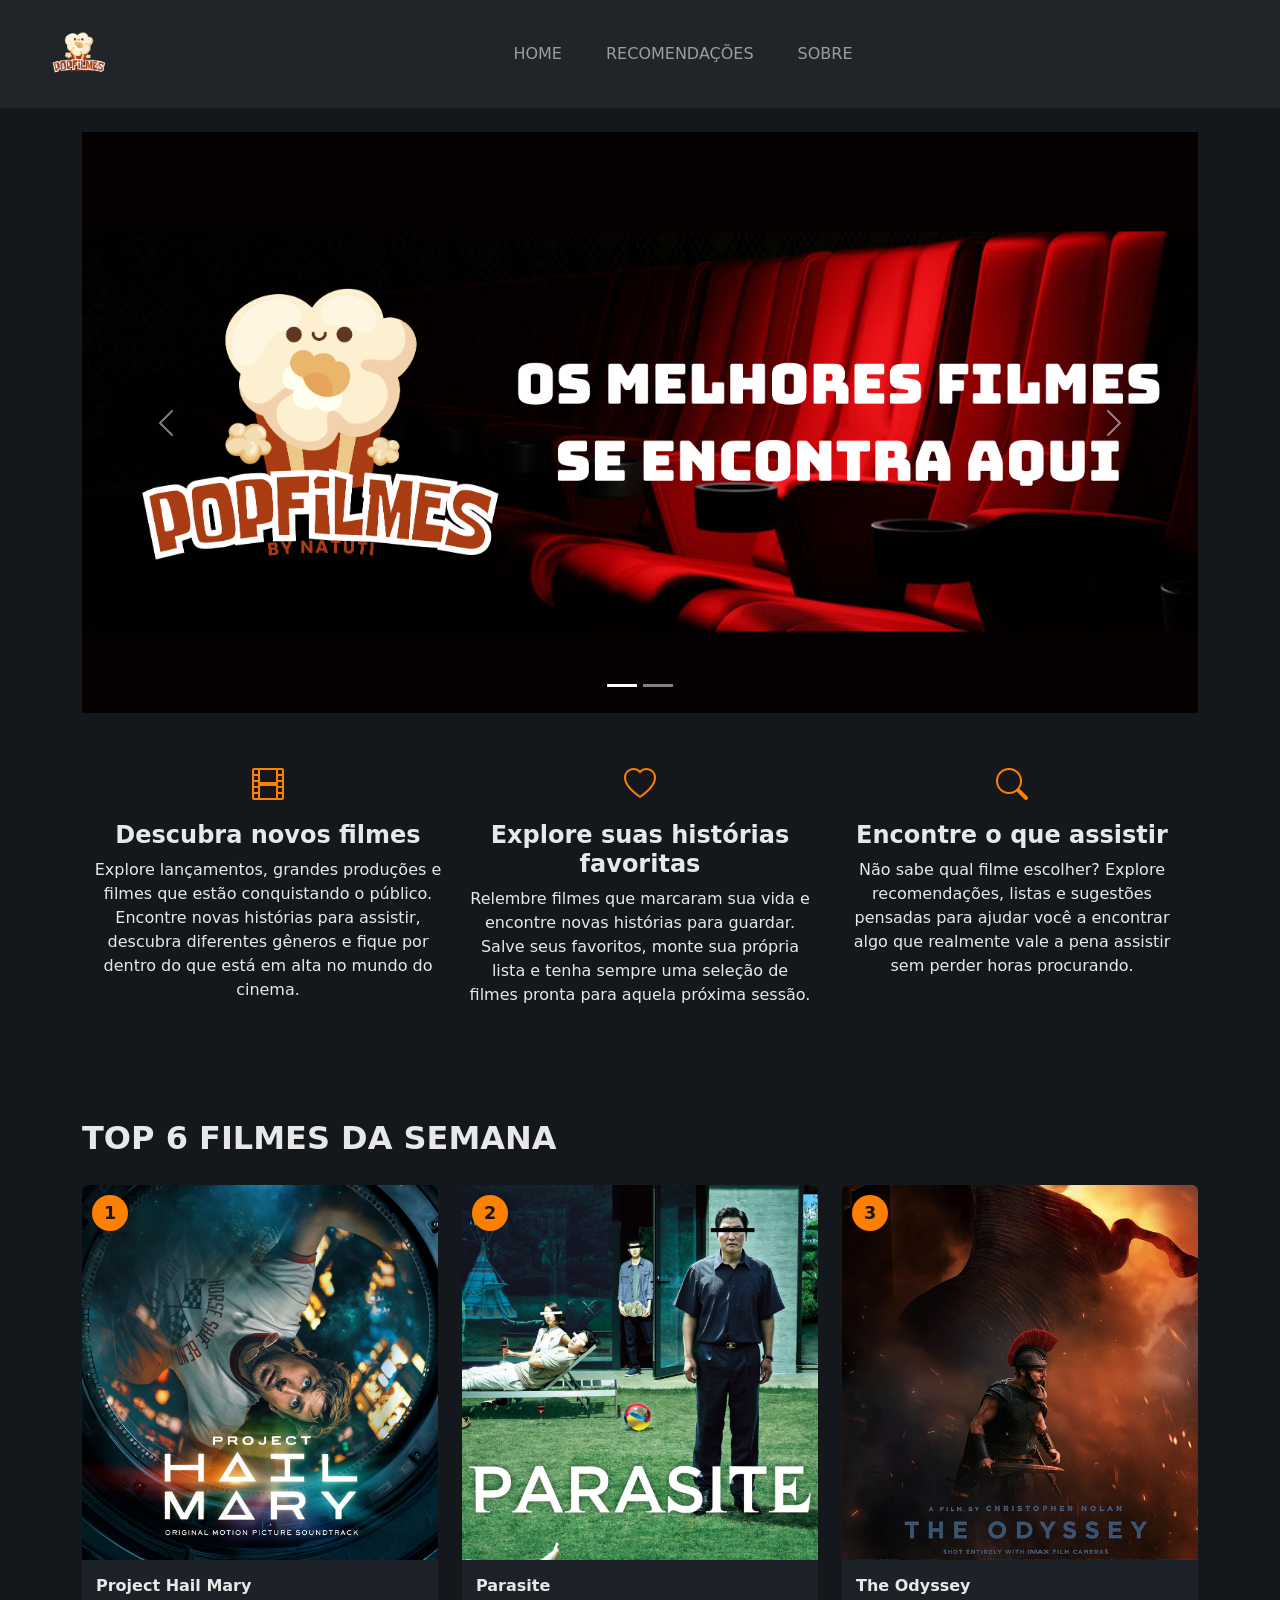
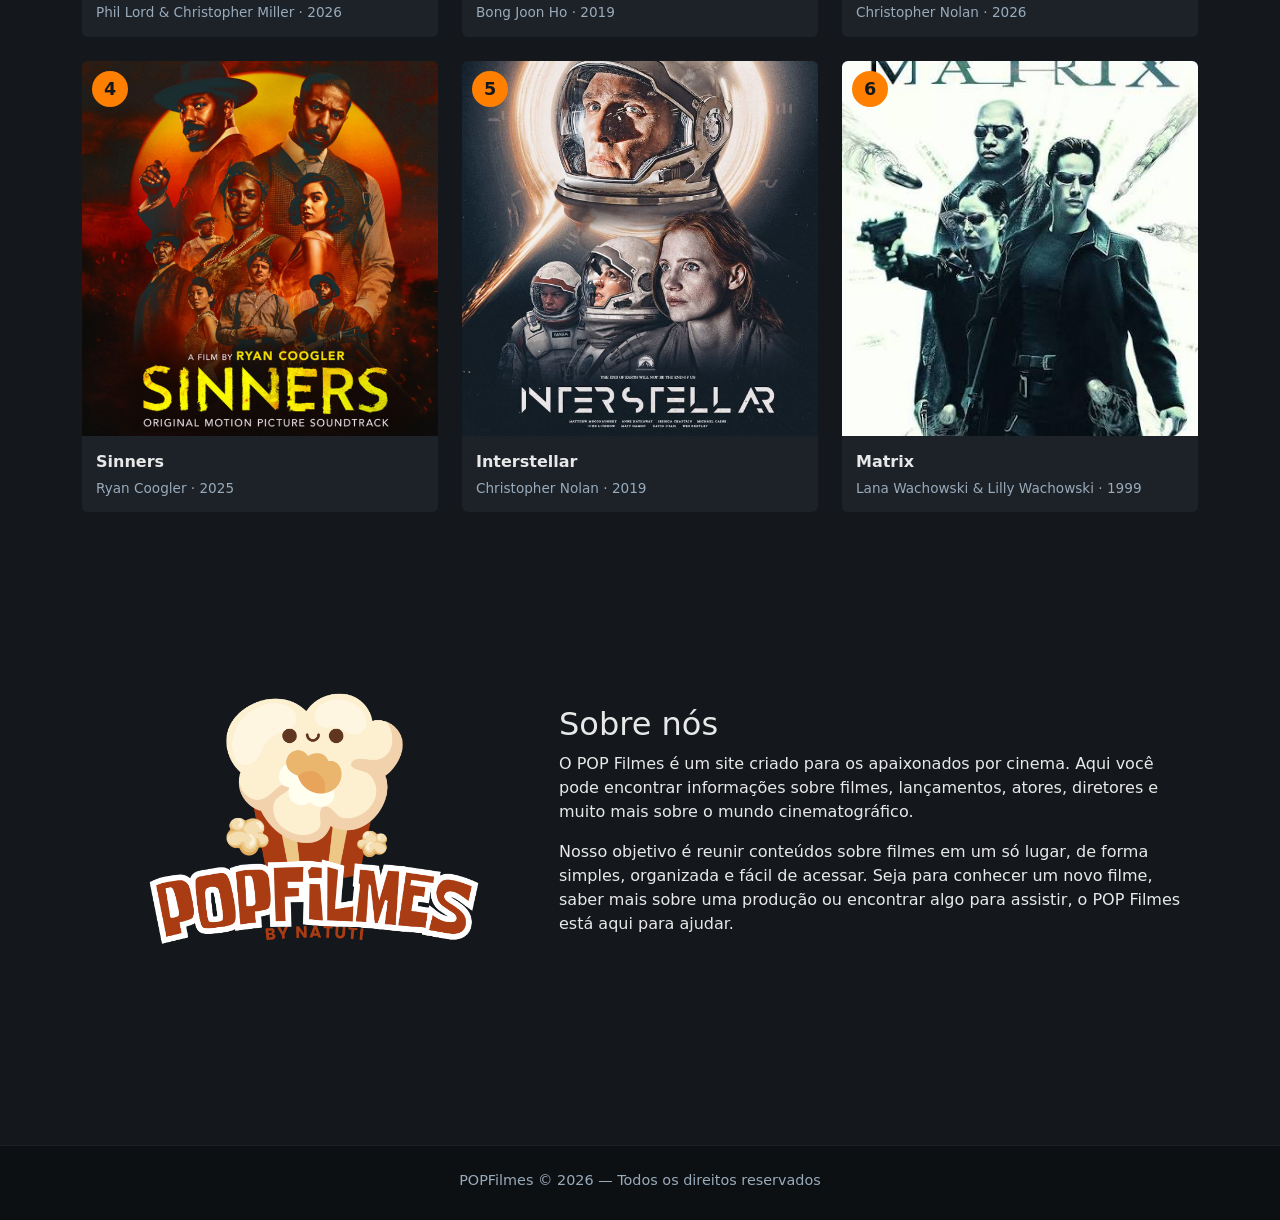
==== index.html @ c979f3e1 "Pequenas melhorias no css/navbar/rodapé" ====
<!DOCTYPE html>
<html lang="pt-br">
<head>
  <meta charset="UTF-8">
  <title>POPFilmes</title>
  <meta name="viewport" content="width=device-width, initial-scale=1.0">
  <link href="https://cdn.jsdelivr.net/npm/bootstrap@5.3.8/dist/css/bootstrap.min.css" rel="stylesheet">
  <link rel="stylesheet" href="style.css">
  <link rel="stylesheet" href="https://cdn.jsdelivr.net/npm/bootstrap-icons@1.11.3/font/bootstrap-icons.css">
  <script src="https://cdn.jsdelivr.net/npm/bootstrap@5.3.8/dist/js/bootstrap.bundle.min.js"></script>
</head>
<body>

  <!-- ===== Navbar ===== -->
  <nav class="navbar navbar-expand-sm navbar-dark bg-dark sticky-top">
    <div class="container-fluid">
      <a class="navbar-brand" href="index.html">
        <img src="Imagens/POPFILMES.png" alt="Logo" style="width: 70px;" class="rounded-pill">
      </a>
      <button class="navbar-toggler" type="button" data-bs-toggle="collapse" data-bs-target="#mynavbar">
        <span class="navbar-toggler-icon"></span>
      </button>
      <div class="collapse navbar-collapse" id="mynavbar">
        <ul class="navbar-nav mx-auto">
          <li class="nav-item"><a class="nav-link" href="index.html">HOME</a></li>
          <li class="nav-item"><a class="nav-link" href="#top6">RECOMENDAÇÕES</a></li>
          <li class="nav-item"><a class="nav-link" href="#sobre">SOBRE</a></li>
        </ul>
      </div>
    </div>
  </nav>

  <div class="container mt-4">

    <!-- ===== Carousel ===== -->
    <div id="demo" class="carousel slide" data-bs-ride="carousel">

      <div class="carousel-indicators">
        <button type="button" data-bs-target="#demo" data-bs-slide-to="0" class="active"></button>
        <button type="button" data-bs-target="#demo" data-bs-slide-to="1"></button>
      </div>

      <div class="carousel-inner">
        <div class="carousel-item active">
          <img src="Imagens/OS MELHORES FILMES SE ENCONTRA AQUI.png" alt="Filmes" class="d-block">
        </div>
        <div class="carousel-item">
          <img src="Imagens/INDICADOS.png" alt="IndicadosOscar" class="d-block">
        </div>
      </div>

      <button class="carousel-control-prev" type="button" data-bs-target="#demo" data-bs-slide="prev">
        <span class="carousel-control-prev-icon"></span>
      </button>
      <button class="carousel-control-next" type="button" data-bs-target="#demo" data-bs-slide="next">
        <span class="carousel-control-next-icon"></span>
      </button>
    </div>

    <!-- ===== Recursos ===== -->
    <section class="features-section py-5">
      <div class="container">
        <div class="row text-center g-4">

          <div class="col-md-4">
            <i class="bi bi-film feature-icon"></i>
            <h4>Descubra novos filmes</h4>
            <p>
              Explore lançamentos, grandes produções e filmes que estão conquistando o público. Encontre novas histórias para assistir, descubra diferentes gêneros e fique por dentro do que está em alta no mundo do cinema.
          </div>

          <div class="col-md-4">
            <i class="bi bi-heart feature-icon"></i>
            <h4>Explore suas histórias favoritas</h4>
            <p>
              Relembre filmes que marcaram sua vida e encontre novas histórias para guardar. Salve seus favoritos, monte sua própria lista e tenha sempre uma seleção de filmes pronta para aquela próxima sessão.
          </div>

          <div class="col-md-4">
            <i class="bi bi-search feature-icon"></i>
            <h4>Encontre o que assistir</h4>
            <p>
              Não sabe qual filme escolher? Explore recomendações, listas e sugestões pensadas para ajudar você a encontrar algo que realmente vale a pena assistir sem perder horas procurando.
            </p>
          </div>

        </div>
      </div>
    </section>

    <!-- ===== Top 6 Filmes da Semana ===== -->
    <section class="top3-section" id="top6">
      <h2 class="top3-title">TOP 6 FILMES DA SEMANA</h2>
      <div class="row g-4">

        <div class="col-md-4">
          <div class="movie-card position-relative">
            <span class="rank-badge">1</span>
            <a href="ProjectHailmary.html">
              <img src="Imagens/PosterHailmary.jpg" alt="ProjectHailmary">
            </a>
            <div class="movie-card-body">
              <div class="movie-title">
                <a href="ProjectHailmary.html">Project Hail Mary</a>
              </div>
              <div class="movie-meta">
                Phil Lord &amp; Christopher Miller · 2026
              </div>
            </div>
          </div>
        </div>

        <div class="col-md-4">
          <div class="movie-card position-relative">
            <span class="rank-badge">2</span>
            <a href="Parasite.html">
              <img src="Imagens/Parasite.png" alt="Parasita">
            </a>
            <div class="movie-card-body">
              <div class="movie-title">
                <a href="Parasite.html">Parasite</a>
              </div>
              <div class="movie-meta">
                Bong Joon Ho · 2019
              </div>
            </div>
          </div>
        </div>

        <div class="col-md-4">
          <div class="movie-card position-relative">
            <span class="rank-badge">3</span>
            <a href="Odyssey.html">
              <img src="Imagens/Odyssey.png" alt="Odyssey">
            </a>
            <div class="movie-card-body">
              <div class="movie-title">
                <a href="Odyssey.html">The Odyssey</a>
              </div>
              <div class="movie-meta">
                Christopher Nolan · 2026
              </div>
            </div>
          </div>
        </div>

        <div class="col-md-4">
          <div class="movie-card position-relative">
            <span class="rank-badge">4</span>
            <a href="Sinners.html">
              <img src="Imagens/PosterSinners.png" alt="Sinners">
            </a>
            <div class="movie-card-body">
              <div class="movie-title">
                <a href="Sinners.html">Sinners</a>
              </div>
              <div class="movie-meta">
                Ryan Coogler · 2025
              </div>
            </div>
          </div>
        </div>

        <div class="col-md-4">
          <div class="movie-card position-relative">
            <span class="rank-badge">5</span>
            <a href="Interstellar.html">
              <img src="Imagens/Interstellar.jpg" alt="Interstellar">
            </a>
            <div class="movie-card-body">
              <div class="movie-title">
                <a href="Interstellar.html">Interstellar</a>
              </div>
              <div class="movie-meta">
                Christopher Nolan · 2019
              </div>
            </div>
          </div>
        </div>

        <div class="col-md-4">
          <div class="movie-card position-relative">
            <span class="rank-badge">6</span>
            <a href="Matrix.html">
              <img src="Imagens/Matrix.jpg" alt="Matrix">
            </a>
            <div class="movie-card-body">
              <div class="movie-title">
                <a href="Matrix.html">Matrix</a>
              </div>
              <div class="movie-meta">
                Lana Wachowski &amp; Lilly Wachowski · 1999
              </div>
            </div>
          </div>
        </div>

      </div>
    </section>

    <!-- ===== Sobre ===== -->
    <section class="sobre py-5" id="sobre">
      <div class="container">
        <div class="row align-items-center g-4">

          <div class="col-md-5">
            <img src="Imagens/POPFILMES.png" alt="POPFilmes" class="img-fluid rounded">
          </div>

          <div class="col-md-7">
            <h2>Sobre nós</h2>
            <p>
              O POP Filmes é um site criado para os apaixonados por cinema. Aqui você
              pode encontrar informações sobre filmes, lançamentos, atores, diretores
              e muito mais sobre o mundo cinematográfico.
            </p>
            <p>
              Nosso objetivo é reunir conteúdos sobre filmes em um só lugar, de forma
              simples, organizada e fácil de acessar. Seja para conhecer um novo filme,
              saber mais sobre uma produção ou encontrar algo para assistir, o POP
              Filmes está aqui para ajudar.
            </p>
          </div>

        </div>
      </div>
    </section>

  </div>

  <!-- ===== Rodapé ===== -->
  <footer class="footer-popfilmes mt-5 py-4">
    <div class="container text-center">
      <p class="mb-1">POPFilmes &copy; 2026 — Todos os direitos reservados</p>
      
    </div>
  </footer>

</body>
</html>
---- style.css ----
/* ===== Body ===== */
body {
  background-color: #14181c; /* fundo escuro, estilo Letterboxd */
  color: #e8e8e8;
}

/* Scroll suave ao clicar num link com # (Listas, Sobre) */
html {
  scroll-behavior: smooth;
  scroll-padding-top: 90px; /* evita que a navbar sticky cubra o topo da seção */
}

/* ===== Navbar ===== */
.navbar {
  padding: 14px 32px;
}

.navbar-nav .nav-link {
  font-weight: 500;
  margin: 0 14px;
  position: relative;
  transition: color 0.2s ease;
}

.navbar-nav .nav-link:hover {
  color: #ff8000 !important;
}

.navbar-nav .nav-link::after {
  content: "";
  position: absolute;
  left: 14px;
  bottom: -2px;
  width: 0;
  height: 2px;
  background-color: #ff8000;
  transition: width 0.2s ease;
}

.navbar-nav .nav-link:hover::after {
  width: calc(100% - 28px);
}


.footer-popfilmes {
  background-color: #0d1013;
  color: #9ab;
  font-size: 0.9rem;
  border-top: 1px solid #1c2228;
}

.footer-popfilmes a {
  color: #9ab;
  text-decoration: none;
}

.footer-popfilmes a:hover {
  color: #ff8000;
}

/* Scroll suave ao clicar nos links da navbar (#top3, #sobre) */
html {
  scroll-behavior: smooth;
  scroll-padding-top: 90px; /* evita que a navbar sticky cubra o topo da seção */
}


  overflow: hidden;
  border-radius: 6px;
}

.carousel-item {
  height: 500px;
  overflow: hidden;
}

.carousel-item img {
  width: 100%;
  height: 100%;
  object-fit: cover;
  object-position: center center;
}

/* ===== Seção Top 3 ===== */
.top3-section {
  padding: 48px 0;
}

.top3-title {
  font-weight: 600;
  margin-bottom: 28px;
}

.movie-card {
  background-color: #1c2228;
  border: none;
  border-radius: 6px;
  overflow: hidden;
  transition: transform 0.15s ease;
  display: block;
  width: 100%;
  position: relative; /* necessário pro rank-badge e o stretched-link */
}

.movie-card:hover {
  transform: translateY(-4px);
}

.movie-card a {
  color: inherit;
  text-decoration: none;
}

.movie-card img {
  width: 100%;
  height: 375px;
  object-fit: cover;
}

.rank-badge {
  position: absolute;
  top: 10px;
  left: 10px;
  background-color: #ff8000; /* laranja tipo Letterboxd */
  color: #14181c;
  font-weight: 700;
  font-size: 1.1rem;
  width: 36px;
  height: 36px;
  border-radius: 50%;
  display: flex;
  align-items: center;
  justify-content: center;
  z-index: 2; /* garante que o badge fica acima da imagem/link */
}

.movie-card-body {
  padding: 14px;
}

.movie-title {
  font-size: 1rem;
  font-weight: 600;
  margin-bottom: 4px;
}

.movie-meta {
  font-size: 0.85rem;
  color: #9ab;
}

/* ===== Avaliação (estrelas) ===== */
.rating-label {
  font-size: 1.85rem;
  font-weight: 600;
  letter-spacing: 0.05em;
  color: #9ab;
  text-transform: uppercase;
}

.stars i {
  color: #ff8000; /* mesma cor laranja do rank-badge, mantém consistência */
  font-size: 2.6rem;
  margin-right: 4px;
}

.feature-icon {
  font-size: 2rem;
  color: #ff8000;
  margin-bottom: 12px;
  display: block;
}

.features-section h4 {
  font-weight: 600;
  margin-bottom: 8px;
}
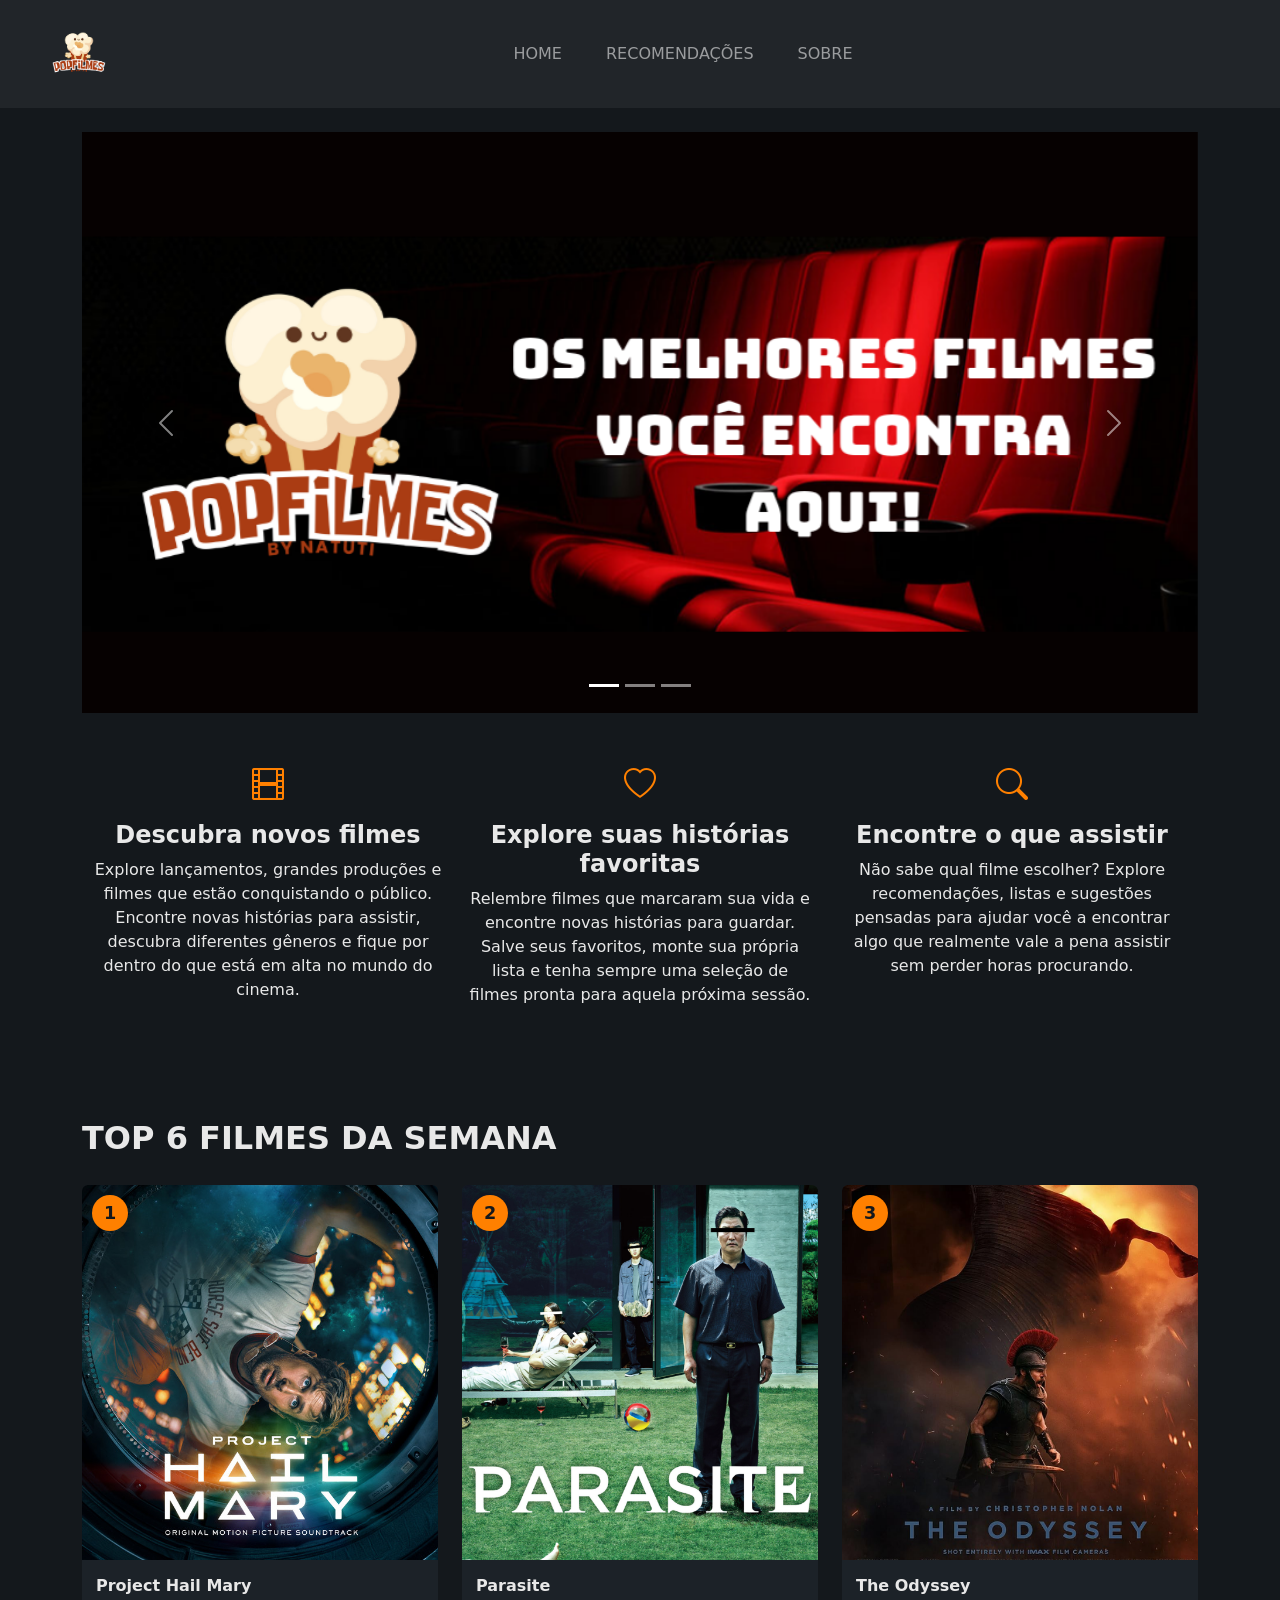
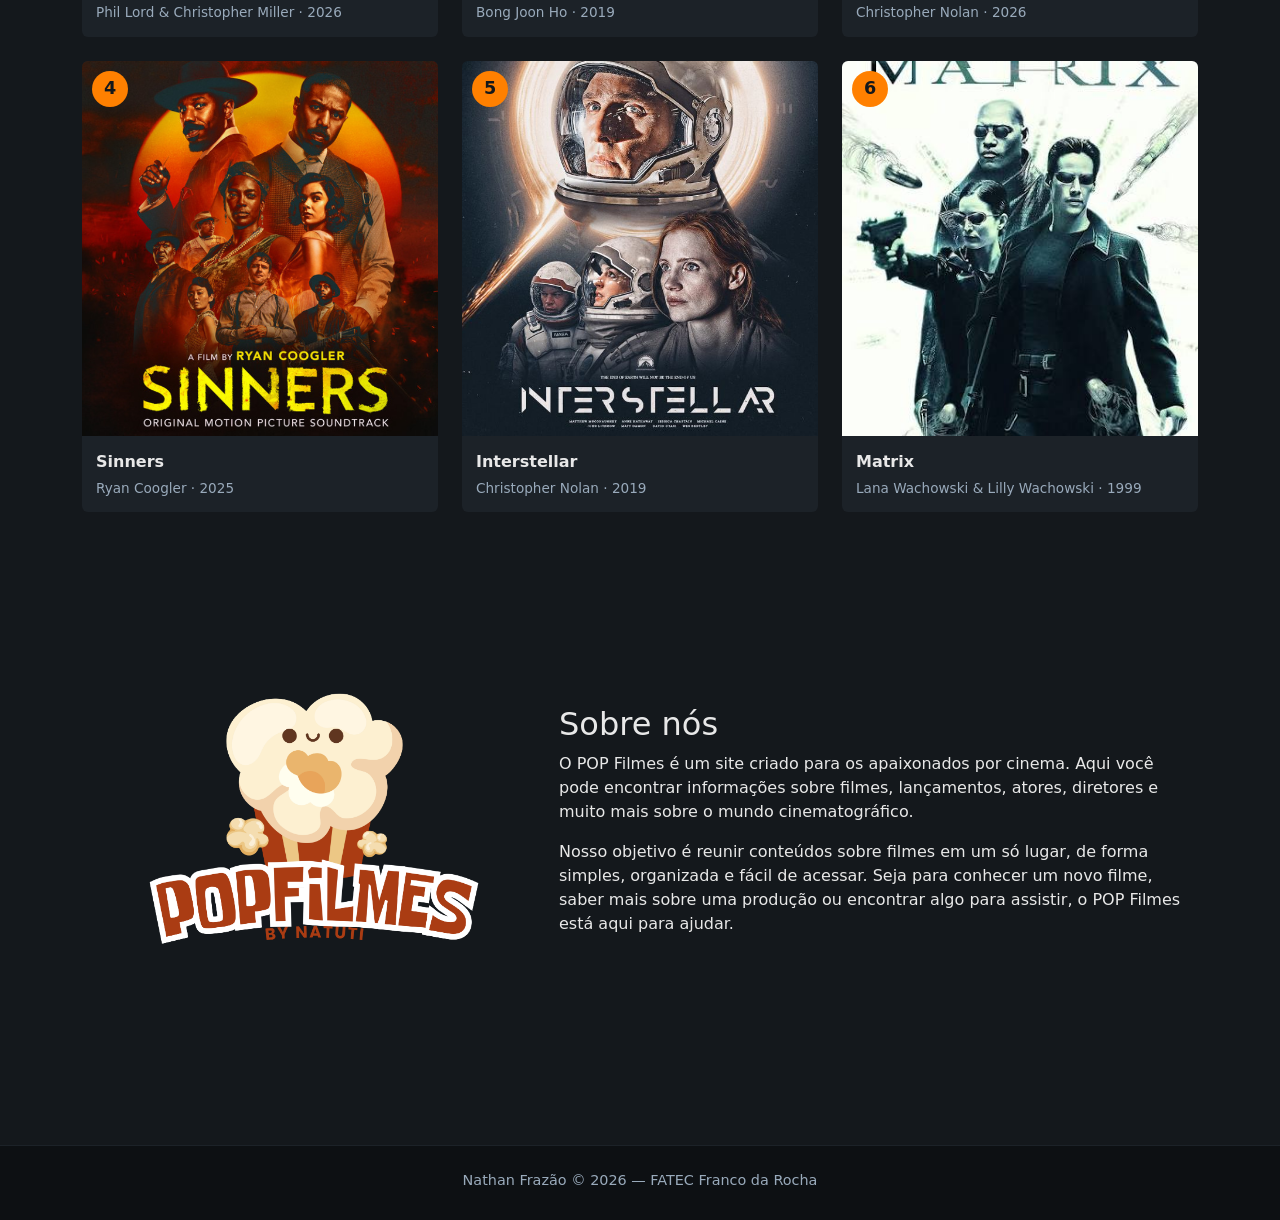
==== commit 6d00ec9c: "Troca do rodapé" ====
--- a/index.html
+++ b/index.html
@@ -7,7 +7,9 @@
   <link href="https://cdn.jsdelivr.net/npm/bootstrap@5.3.8/dist/css/bootstrap.min.css" rel="stylesheet">
   <link rel="stylesheet" href="style.css">
   <link rel="stylesheet" href="https://cdn.jsdelivr.net/npm/bootstrap-icons@1.11.3/font/bootstrap-icons.css">
+  <link rel="shortcut icon" href="Imagens/POPFILMES.png" type="image/x-icon">
   <script src="https://cdn.jsdelivr.net/npm/bootstrap@5.3.8/dist/js/bootstrap.bundle.min.js"></script>
+  
 </head>
 <body>
 
@@ -38,14 +40,18 @@
       <div class="carousel-indicators">
         <button type="button" data-bs-target="#demo" data-bs-slide-to="0" class="active"></button>
         <button type="button" data-bs-target="#demo" data-bs-slide-to="1"></button>
+        <button type="button" data-bs-target="#demo" data-bs-slide-to="2"></button>
       </div>
 
       <div class="carousel-inner">
         <div class="carousel-item active">
-          <img src="Imagens/OS MELHORES FILMES SE ENCONTRA AQUI.png" alt="Filmes" class="d-block">
+          <img src="Imagens/OS MELHORES FILMES SE ENCONTRAM AQUI.png" alt="Filmes" class="d-block">
         </div>
         <div class="carousel-item">
           <img src="Imagens/INDICADOS.png" alt="IndicadosOscar" class="d-block">
+        </div>
+        <div class="carousel-item">
+          <img src="Imagens/brasil.png" alt="IndicadosOscar" class="d-block">
         </div>
       </div>
 
@@ -231,7 +237,7 @@
   <!-- ===== Rodapé ===== -->
   <footer class="footer-popfilmes mt-5 py-4">
     <div class="container text-center">
-      <p class="mb-1">POPFilmes &copy; 2026 — Todos os direitos reservados</p>
+      <p class="mb-1">Nathan Frazão &copy; 2026 — FATEC Franco da Rocha</p>
       
     </div>
   </footer>
--- a/style.css
+++ b/style.css
@@ -1,16 +1,16 @@
-/* ===== Body ===== */
+
 body {
-  background-color: #14181c; /* fundo escuro, estilo Letterboxd */
+  background-color: #14181c; 
   color: #e8e8e8;
 }
 
-/* Scroll suave ao clicar num link com # (Listas, Sobre) */
+
 html {
   scroll-behavior: smooth;
-  scroll-padding-top: 90px; /* evita que a navbar sticky cubra o topo da seção */
+  scroll-padding-top: 90px; 
 }
 
-/* ===== Navbar ===== */
+
 .navbar {
   padding: 14px 32px;
 }
@@ -58,10 +58,9 @@
   color: #ff8000;
 }
 
-/* Scroll suave ao clicar nos links da navbar (#top3, #sobre) */
 html {
   scroll-behavior: smooth;
-  scroll-padding-top: 90px; /* evita que a navbar sticky cubra o topo da seção */
+  scroll-padding-top: 90px; 
 }
 
 
@@ -81,7 +80,7 @@
   object-position: center center;
 }
 
-/* ===== Seção Top 3 ===== */
+
 .top3-section {
   padding: 48px 0;
 }
@@ -99,7 +98,7 @@
   transition: transform 0.15s ease;
   display: block;
   width: 100%;
-  position: relative; /* necessário pro rank-badge e o stretched-link */
+  position: relative; 
 }
 
 .movie-card:hover {
@@ -149,7 +148,7 @@
   color: #9ab;
 }
 
-/* ===== Avaliação (estrelas) ===== */
+
 .rating-label {
   font-size: 1.85rem;
   font-weight: 600;
@@ -159,7 +158,7 @@
 }
 
 .stars i {
-  color: #ff8000; /* mesma cor laranja do rank-badge, mantém consistência */
+  color: #ff8000; 
   font-size: 2.6rem;
   margin-right: 4px;
 }
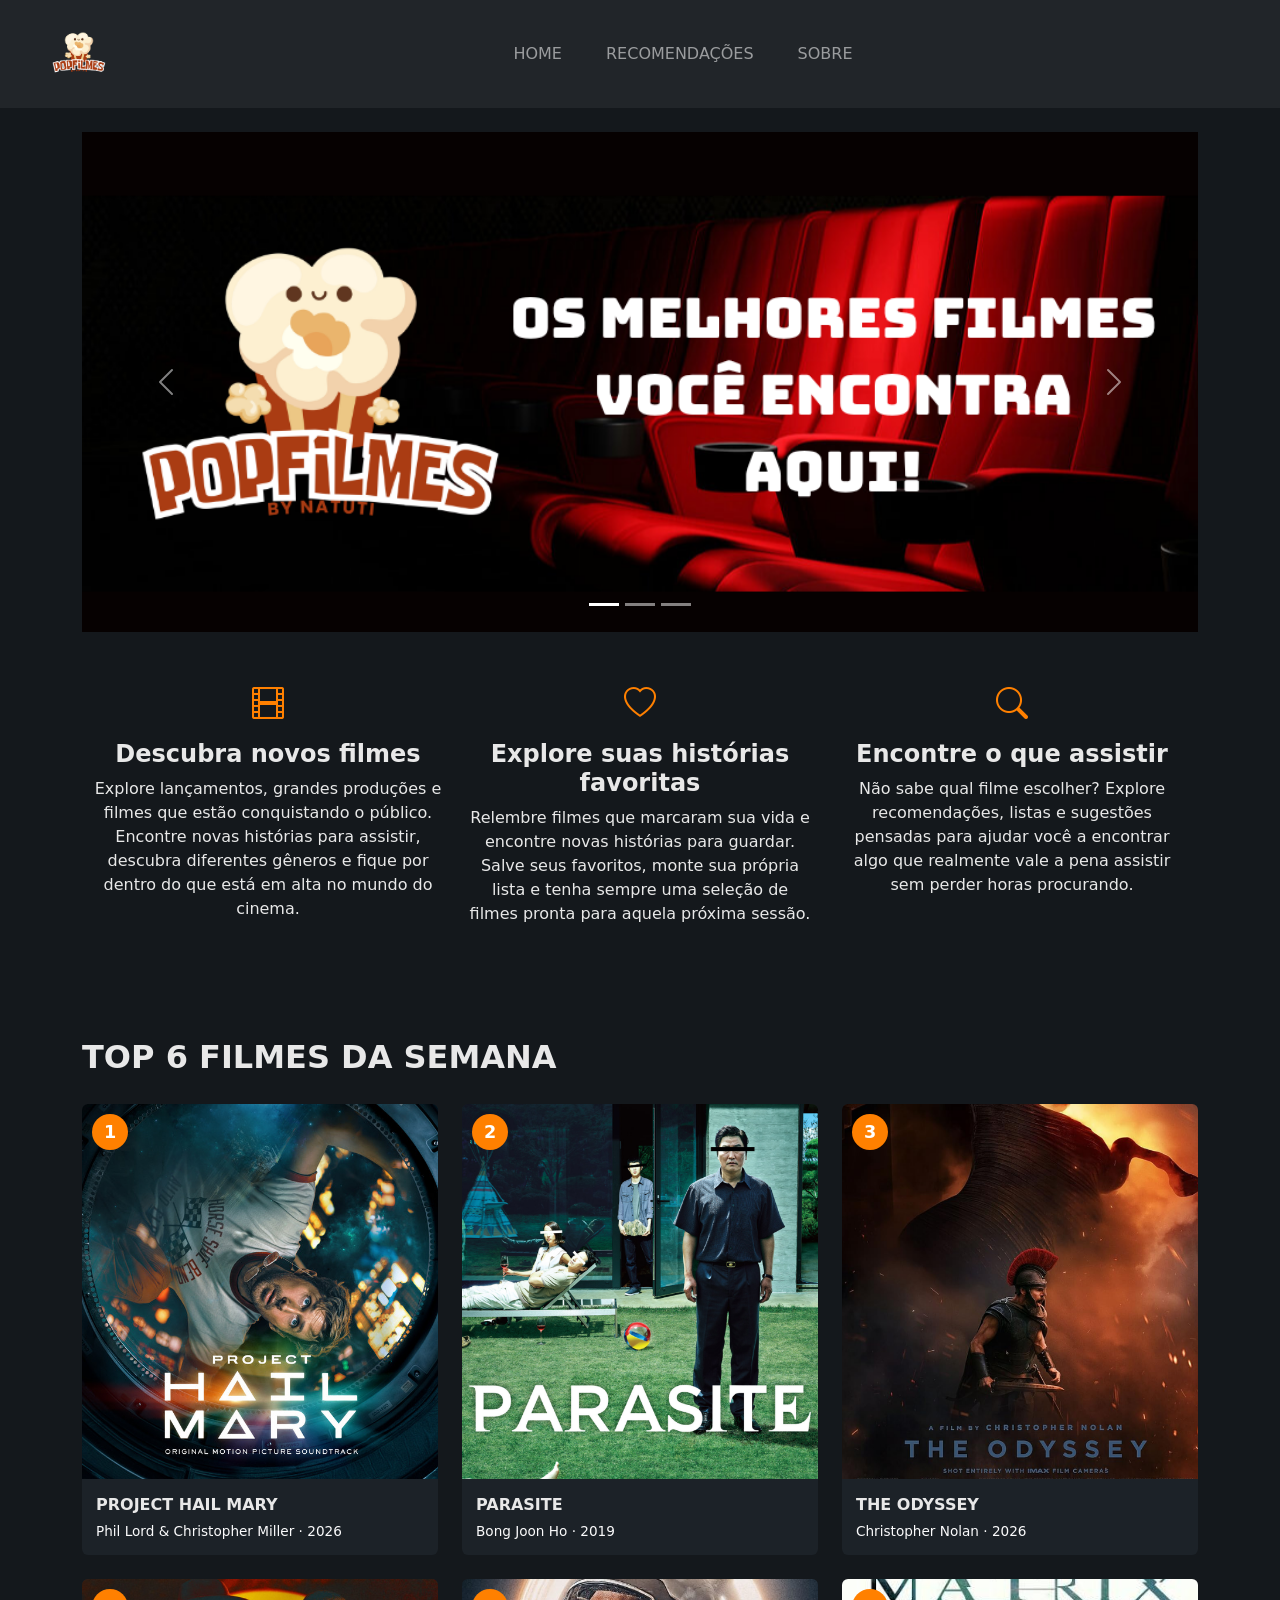
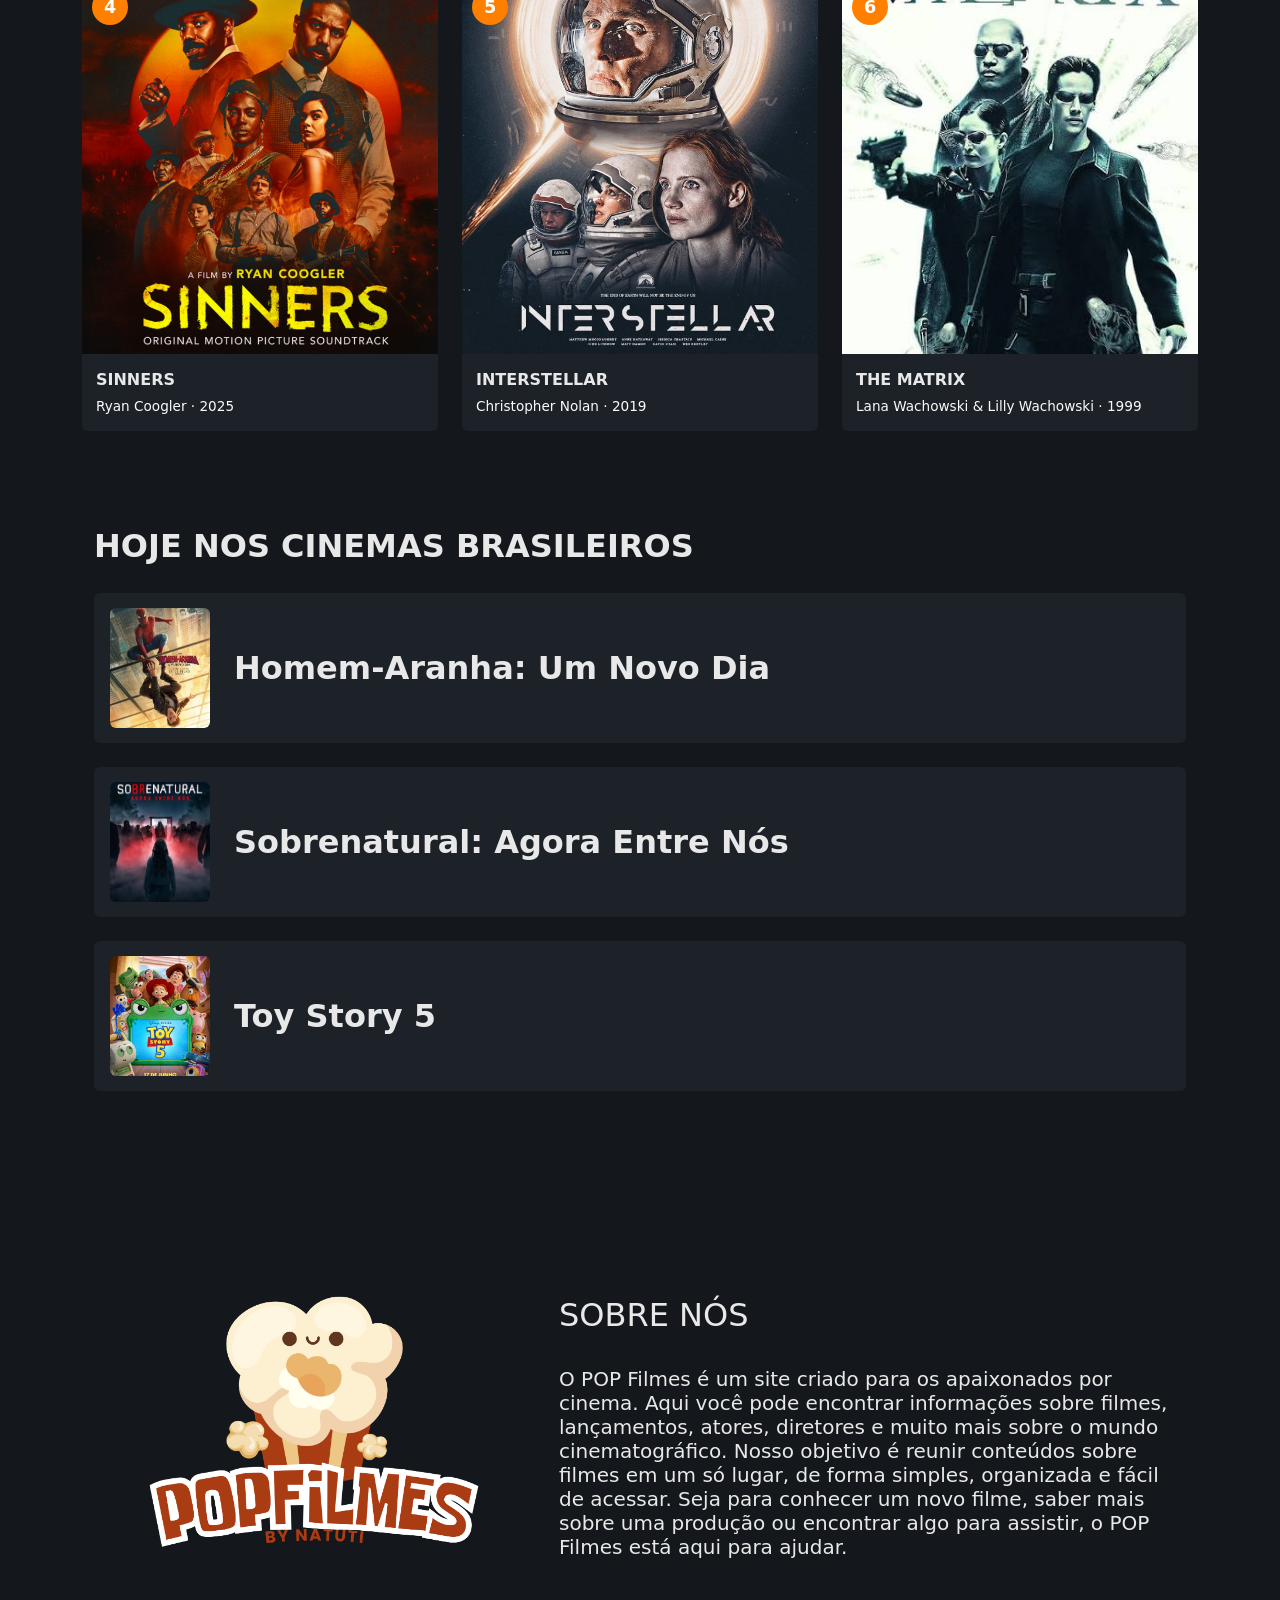
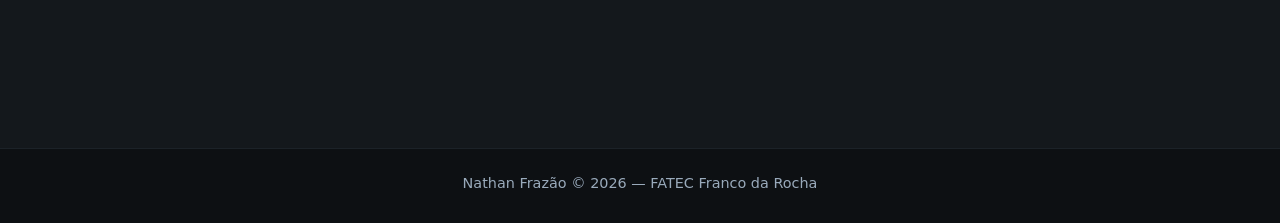
==== commit 1c69cad6: "Adição de um container de filmes disponiveis em territorio nacional" ====
--- a/index.html
+++ b/index.html
@@ -63,7 +63,6 @@
       </button>
     </div>
 
-    <!-- ===== Recursos ===== -->
     <section class="features-section py-5">
       <div class="container">
         <div class="row text-center g-4">
@@ -107,7 +106,7 @@
             </a>
             <div class="movie-card-body">
               <div class="movie-title">
-                <a href="ProjectHailmary.html">Project Hail Mary</a>
+                <a href="ProjectHailmary.html">PROJECT HAIL MARY</a>
               </div>
               <div class="movie-meta">
                 Phil Lord &amp; Christopher Miller · 2026
@@ -124,7 +123,7 @@
             </a>
             <div class="movie-card-body">
               <div class="movie-title">
-                <a href="Parasite.html">Parasite</a>
+                <a href="Parasite.html">PARASITE</a>
               </div>
               <div class="movie-meta">
                 Bong Joon Ho · 2019
@@ -141,7 +140,7 @@
             </a>
             <div class="movie-card-body">
               <div class="movie-title">
-                <a href="Odyssey.html">The Odyssey</a>
+                <a href="Odyssey.html">THE ODYSSEY</a>
               </div>
               <div class="movie-meta">
                 Christopher Nolan · 2026
@@ -158,7 +157,7 @@
             </a>
             <div class="movie-card-body">
               <div class="movie-title">
-                <a href="Sinners.html">Sinners</a>
+                <a href="Sinners.html">SINNERS</a>
               </div>
               <div class="movie-meta">
                 Ryan Coogler · 2025
@@ -175,7 +174,7 @@
             </a>
             <div class="movie-card-body">
               <div class="movie-title">
-                <a href="Interstellar.html">Interstellar</a>
+                <a href="Interstellar.html">INTERSTELLAR</a>
               </div>
               <div class="movie-meta">
                 Christopher Nolan · 2019
@@ -192,7 +191,7 @@
             </a>
             <div class="movie-card-body">
               <div class="movie-title">
-                <a href="Matrix.html">Matrix</a>
+                <a href="Matrix.html">THE MATRIX</a>
               </div>
               <div class="movie-meta">
                 Lana Wachowski &amp; Lilly Wachowski · 1999
@@ -203,6 +202,28 @@
 
       </div>
     </section>
+
+    <section class="hoje-cinemas py-5">
+  <div class="container">
+    <h2 class="top3-title">HOJE NOS CINEMAS BRASILEIROS </h2>
+
+  <a href="homem-aranha.html" class="d-flex align-items-center gap-4 p-3 mb-4 rounded cinema-item text-decoration-none">
+  <img src="Imagens/homemaranha.jpg" alt="Homem-Aranha" class="rounded" style="width:100px; height:120px; object-fit:cover;">
+  <span class="fw-semibold fs-2">Homem-Aranha: Um Novo Dia</span>
+</a>
+
+<a href="sobrenatural.html" class="d-flex align-items-center gap-4 p-3 mb-4 rounded cinema-item text-decoration-none">
+  <img src="Imagens/images.jpg" alt="Sobrenatural" class="rounded" style="width:100px; height:120px; object-fit:cover;">
+  <span class="fw-semibold fs-2">Sobrenatural: Agora Entre Nós</span>
+</a>
+
+<a href="toystory5.html" class="d-flex align-items-center gap-4 p-3 mb-4 rounded cinema-item text-decoration-none">
+  <img src="Imagens/2a9f7d1e-400c-4caa-b989-c1fb513dd416.png" alt="ToyStory" class="rounded" style="width:100px; height:120px; object-fit:cover;">
+  <span class="fw-semibold fs-2">Toy Story 5</span>
+</a>
+
+  </div>
+</section>
 
     <!-- ===== Sobre ===== -->
     <section class="sobre py-5" id="sobre">
@@ -212,20 +233,20 @@
           <div class="col-md-5">
             <img src="Imagens/POPFILMES.png" alt="POPFilmes" class="img-fluid rounded">
           </div>
+          
 
           <div class="col-md-7">
-            <h2>Sobre nós</h2>
-            <p>
+            <h2>SOBRE NÓS</h2>
+            <br>
+            <h5>
               O POP Filmes é um site criado para os apaixonados por cinema. Aqui você
               pode encontrar informações sobre filmes, lançamentos, atores, diretores
               e muito mais sobre o mundo cinematográfico.
-            </p>
-            <p>
               Nosso objetivo é reunir conteúdos sobre filmes em um só lugar, de forma
               simples, organizada e fácil de acessar. Seja para conhecer um novo filme,
               saber mais sobre uma produção ou encontrar algo para assistir, o POP
               Filmes está aqui para ajudar.
-            </p>
+            </h5>
           </div>
 
         </div>
--- a/style.css
+++ b/style.css
@@ -64,10 +64,6 @@
 }
 
 
-  overflow: hidden;
-  border-radius: 6px;
-}
-
 .carousel-item {
   height: 500px;
   overflow: hidden;
@@ -103,6 +99,7 @@
 
 .movie-card:hover {
   transform: translateY(-4px);
+  background-color: #ff8000;
 }
 
 .movie-card a {
@@ -121,7 +118,7 @@
   top: 10px;
   left: 10px;
   background-color: #ff8000; /* laranja tipo Letterboxd */
-  color: #14181c;
+  color: #ffffff;
   font-weight: 700;
   font-size: 1.1rem;
   width: 36px;
@@ -145,7 +142,7 @@
 
 .movie-meta {
   font-size: 0.85rem;
-  color: #9ab;
+  color: rgb(251, 251, 252);
 }
 
 
@@ -174,3 +171,16 @@
   font-weight: 600;
   margin-bottom: 8px;
 }
+
+.cinema-item {
+  background-color: #1c2228;
+  transition: transform 0.15s ease;
+  height: 150px;
+  width: 100%;
+  color: inherit;
+}
+
+.cinema-item:hover {
+  transform: translateX(6px);
+  background-color: #ff8000;
+}
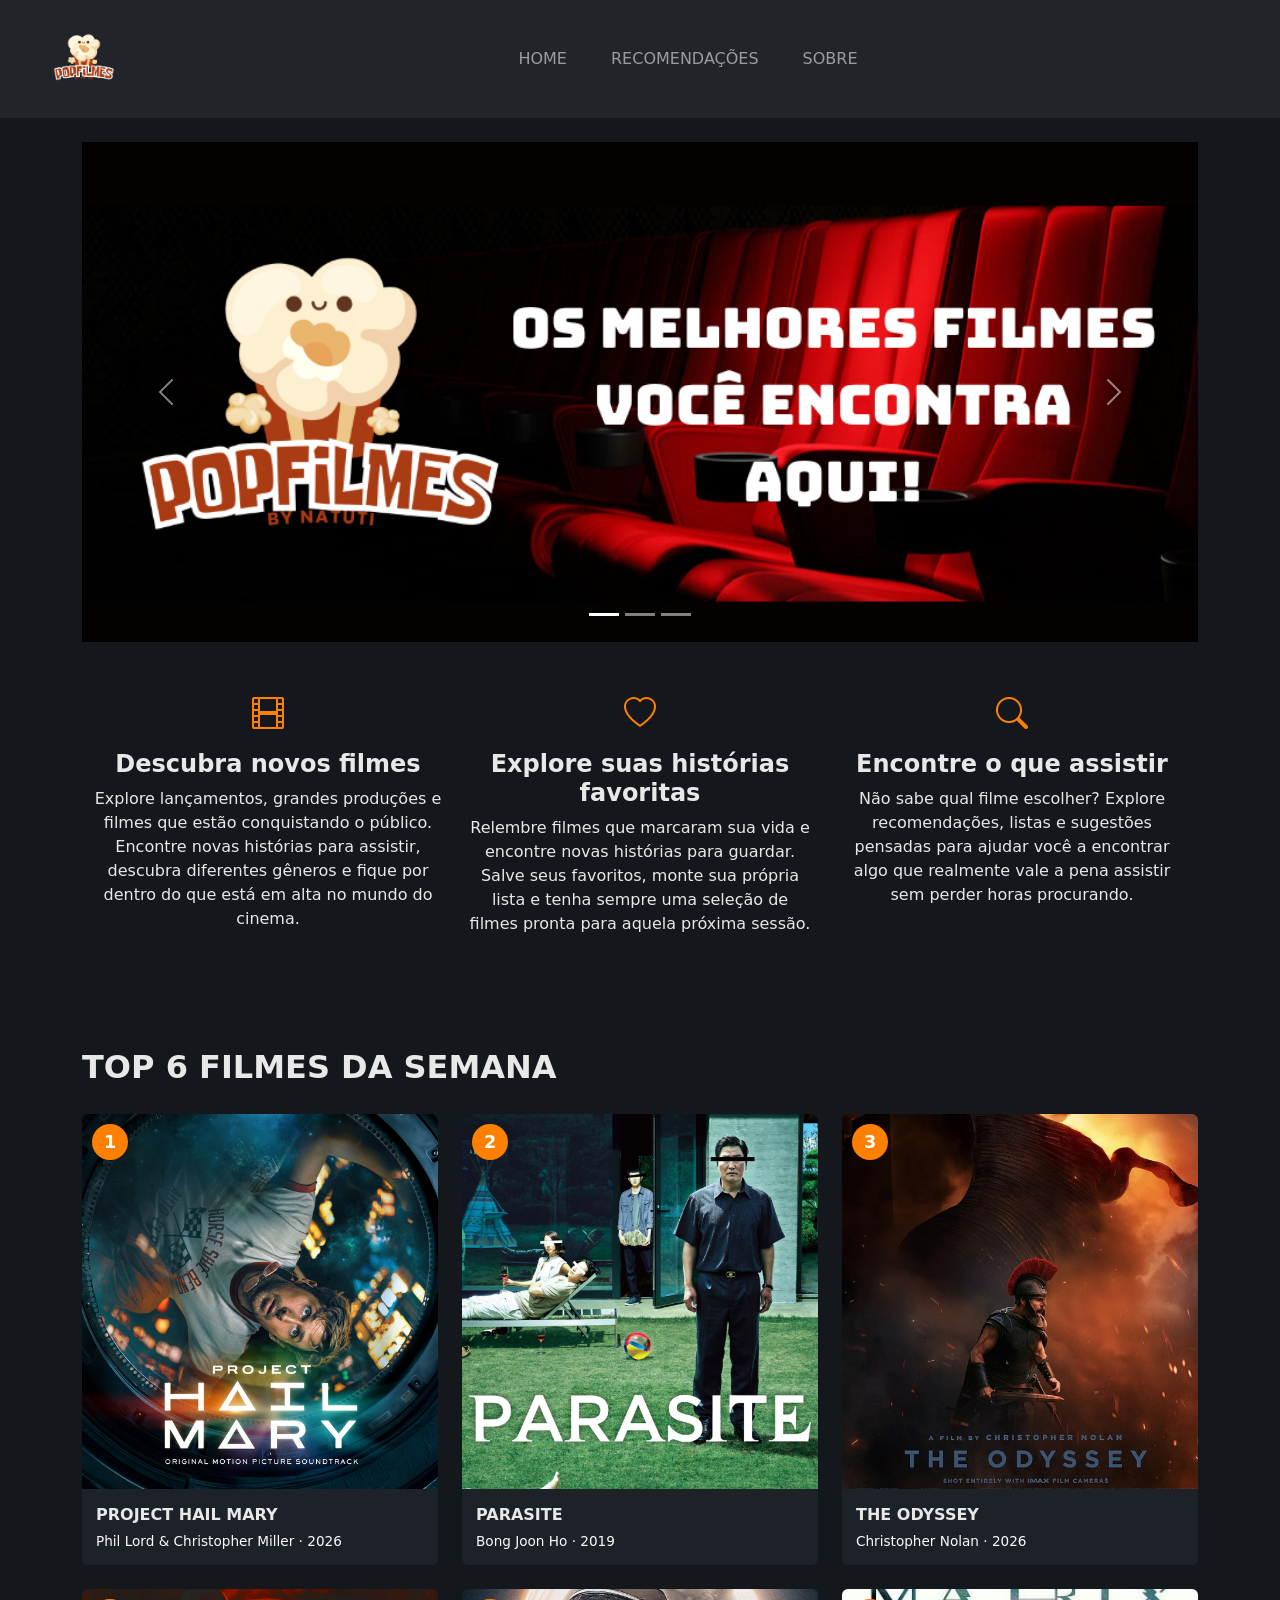
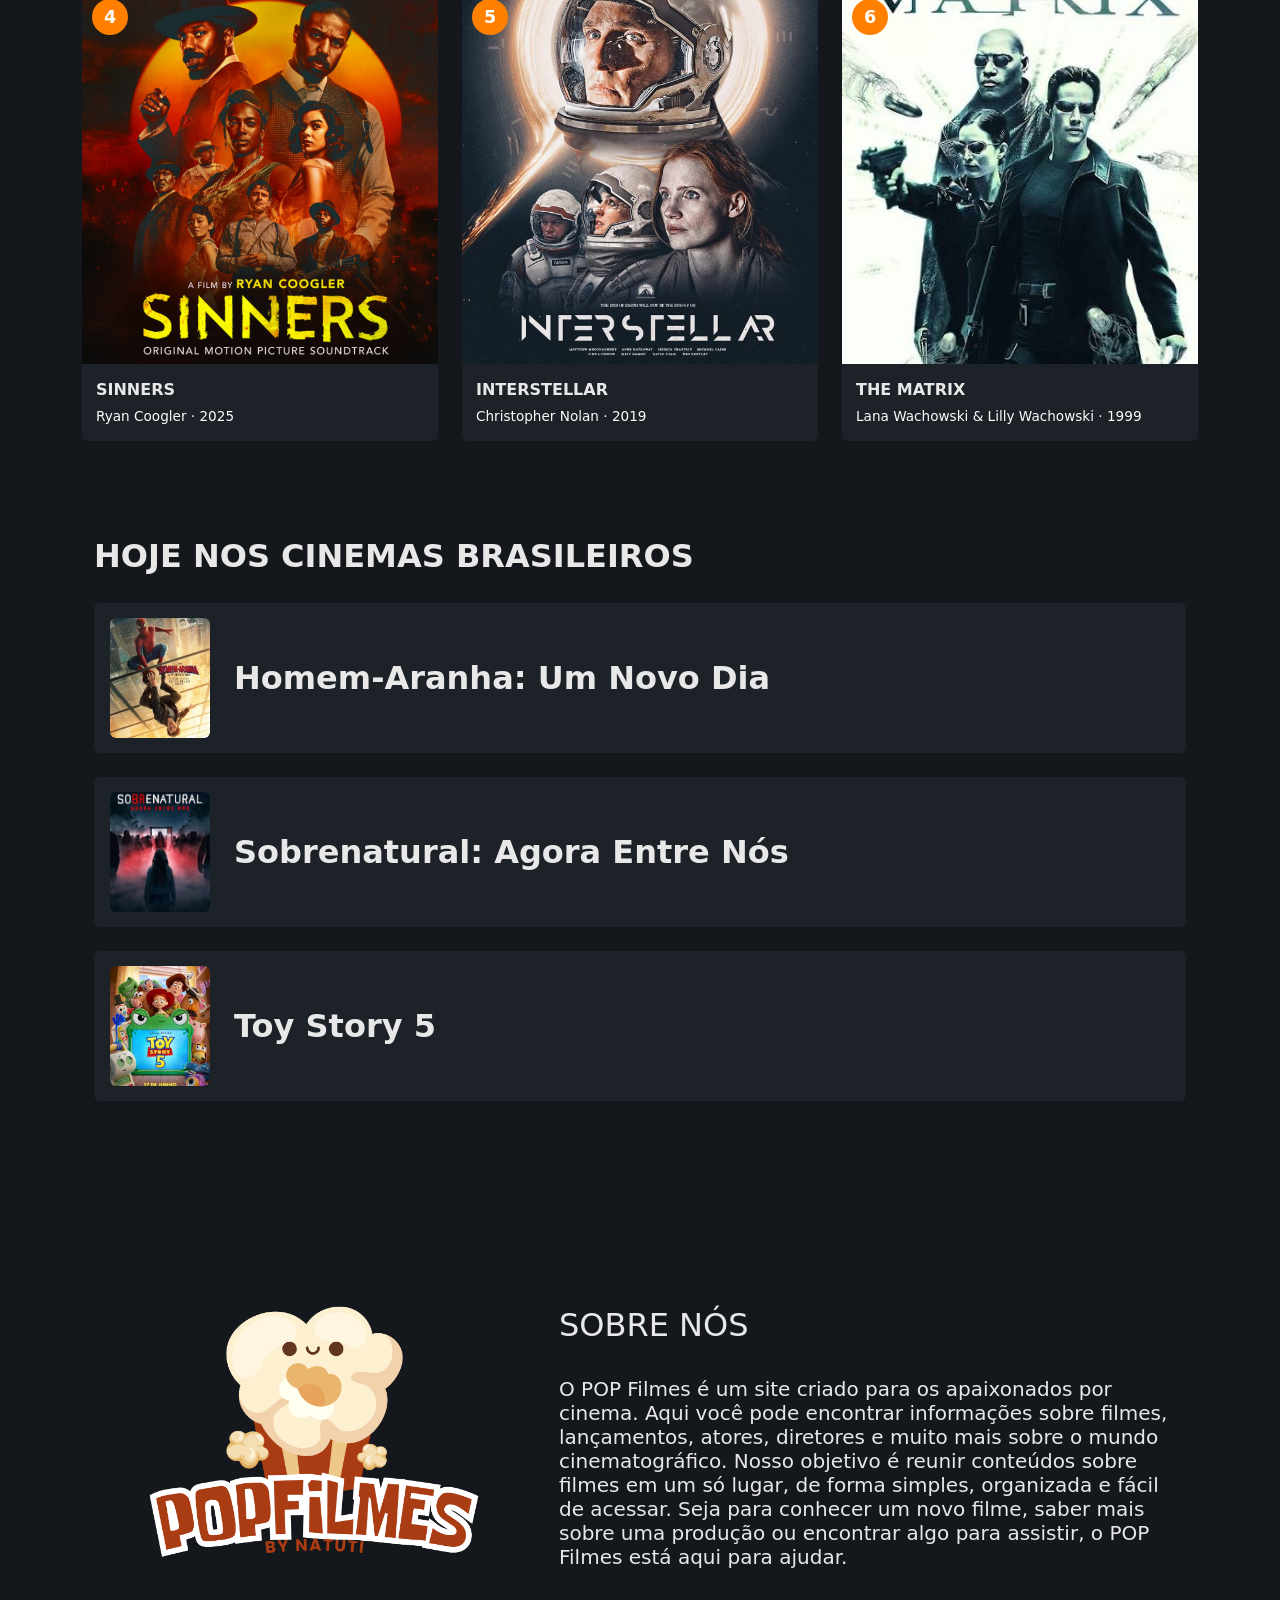
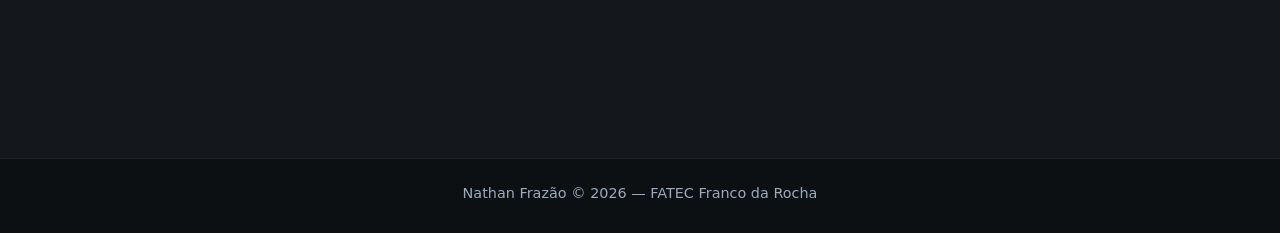
==== commit ad8af70b: "Alteração no tamanho da navbar" ====
--- a/index.html
+++ b/index.html
@@ -17,7 +17,7 @@
   <nav class="navbar navbar-expand-sm navbar-dark bg-dark sticky-top">
     <div class="container-fluid">
       <a class="navbar-brand" href="index.html">
-        <img src="Imagens/POPFILMES.png" alt="Logo" style="width: 70px;" class="rounded-pill">
+        <img src="Imagens/POPFILMES.png" alt="Logo" style="width: 80px;" class="rounded-pill">
       </a>
       <button class="navbar-toggler" type="button" data-bs-toggle="collapse" data-bs-target="#mynavbar">
         <span class="navbar-toggler-icon"></span>
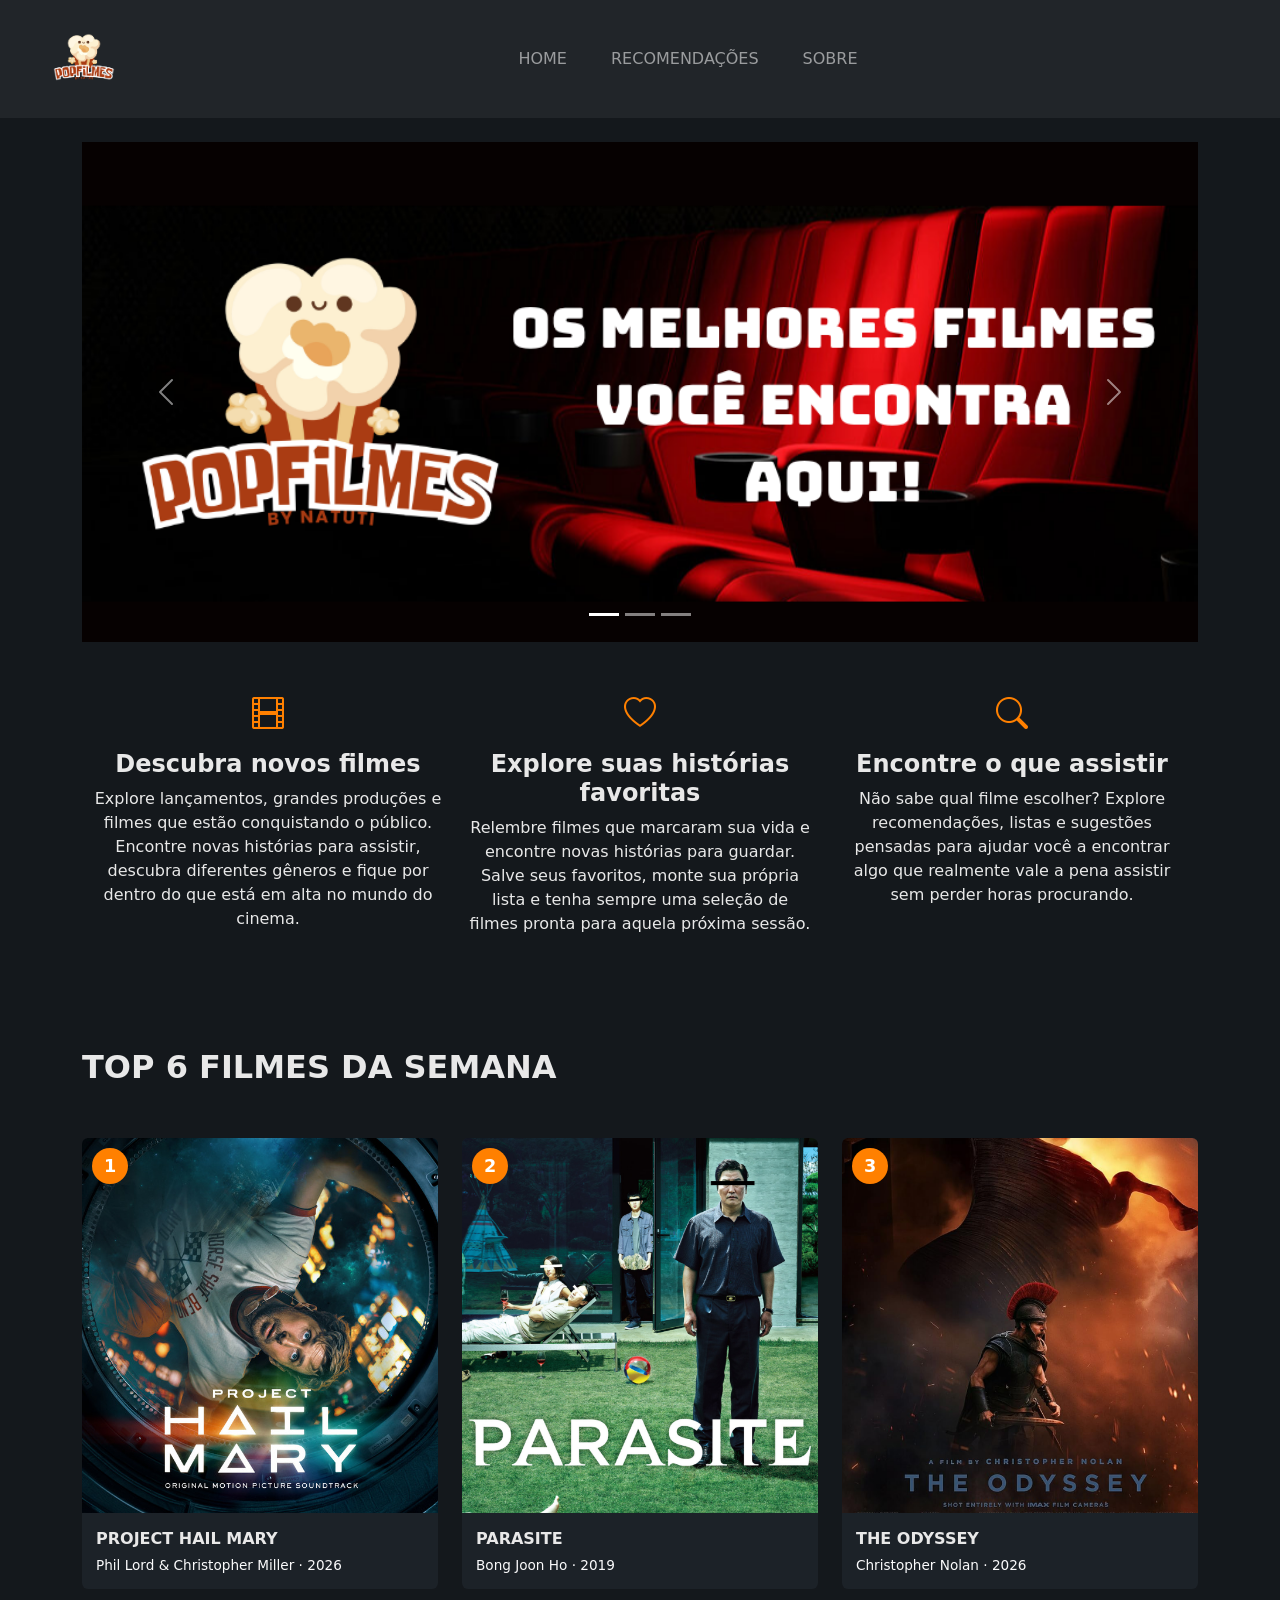
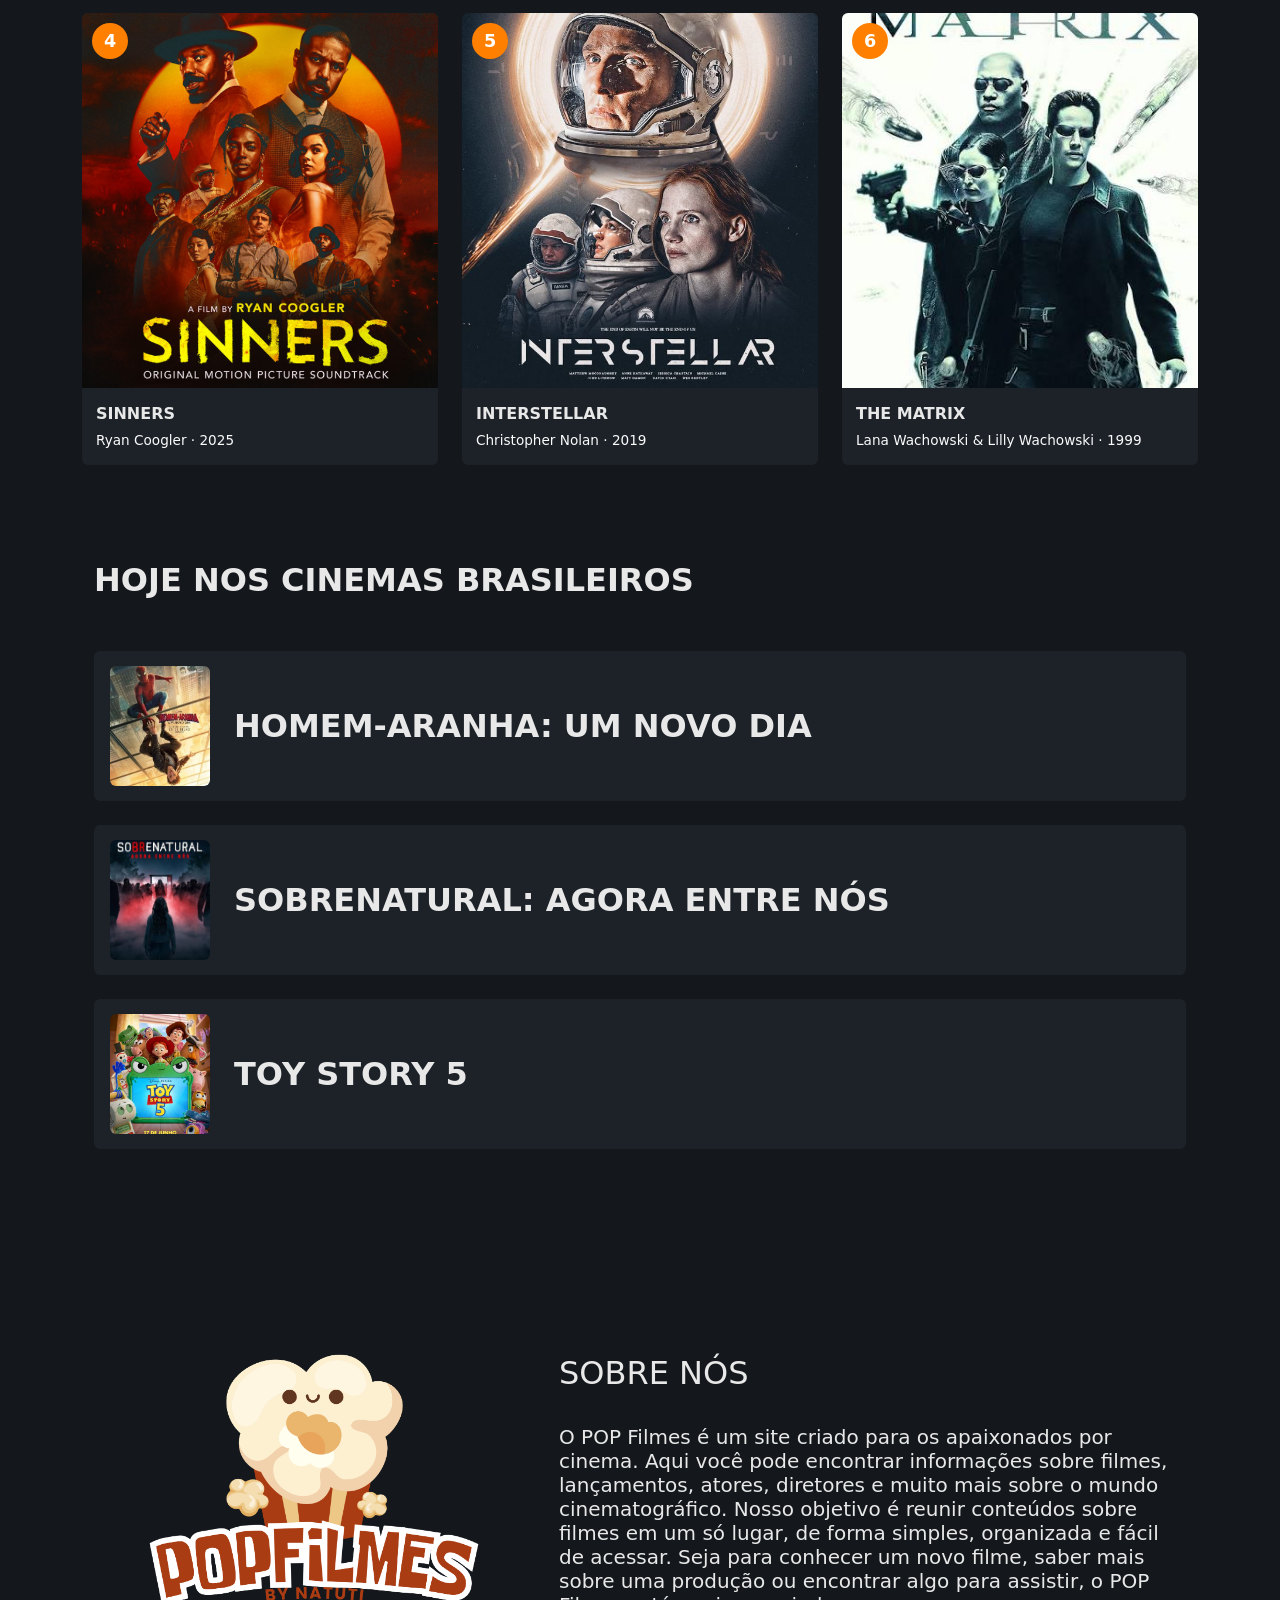
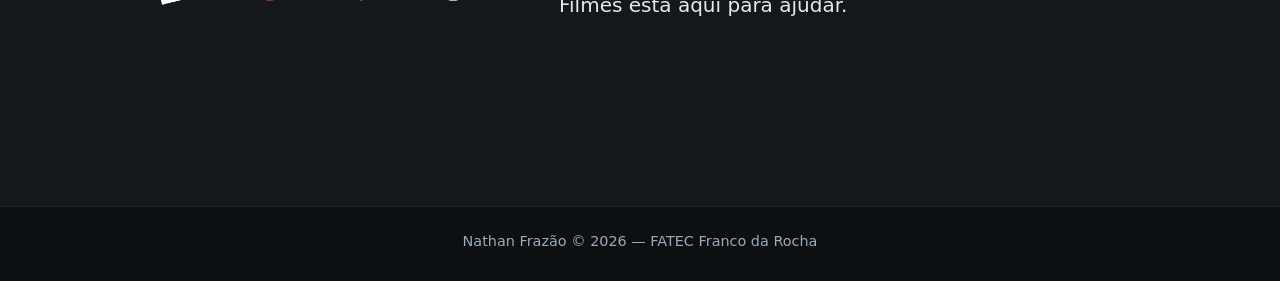
==== commit ca98dd24: "Alteração de letras" ====
--- a/index.html
+++ b/index.html
@@ -96,6 +96,7 @@
     <!-- ===== Top 6 Filmes da Semana ===== -->
     <section class="top3-section" id="top6">
       <h2 class="top3-title">TOP 6 FILMES DA SEMANA</h2>
+      <br>
       <div class="row g-4">
 
         <div class="col-md-4">
@@ -206,20 +207,21 @@
     <section class="hoje-cinemas py-5">
   <div class="container">
     <h2 class="top3-title">HOJE NOS CINEMAS BRASILEIROS </h2>
+    <br>
 
   <a href="homem-aranha.html" class="d-flex align-items-center gap-4 p-3 mb-4 rounded cinema-item text-decoration-none">
   <img src="Imagens/homemaranha.jpg" alt="Homem-Aranha" class="rounded" style="width:100px; height:120px; object-fit:cover;">
-  <span class="fw-semibold fs-2">Homem-Aranha: Um Novo Dia</span>
+  <span class="fw-semibold fs-2">HOMEM-ARANHA: UM NOVO DIA</span>
 </a>
 
 <a href="sobrenatural.html" class="d-flex align-items-center gap-4 p-3 mb-4 rounded cinema-item text-decoration-none">
   <img src="Imagens/images.jpg" alt="Sobrenatural" class="rounded" style="width:100px; height:120px; object-fit:cover;">
-  <span class="fw-semibold fs-2">Sobrenatural: Agora Entre Nós</span>
+  <span class="fw-semibold fs-2">SOBRENATURAL: AGORA ENTRE NÓS</span>
 </a>
 
 <a href="toystory5.html" class="d-flex align-items-center gap-4 p-3 mb-4 rounded cinema-item text-decoration-none">
   <img src="Imagens/2a9f7d1e-400c-4caa-b989-c1fb513dd416.png" alt="ToyStory" class="rounded" style="width:100px; height:120px; object-fit:cover;">
-  <span class="fw-semibold fs-2">Toy Story 5</span>
+  <span class="fw-semibold fs-2">TOY STORY 5</span>
 </a>
 
   </div>
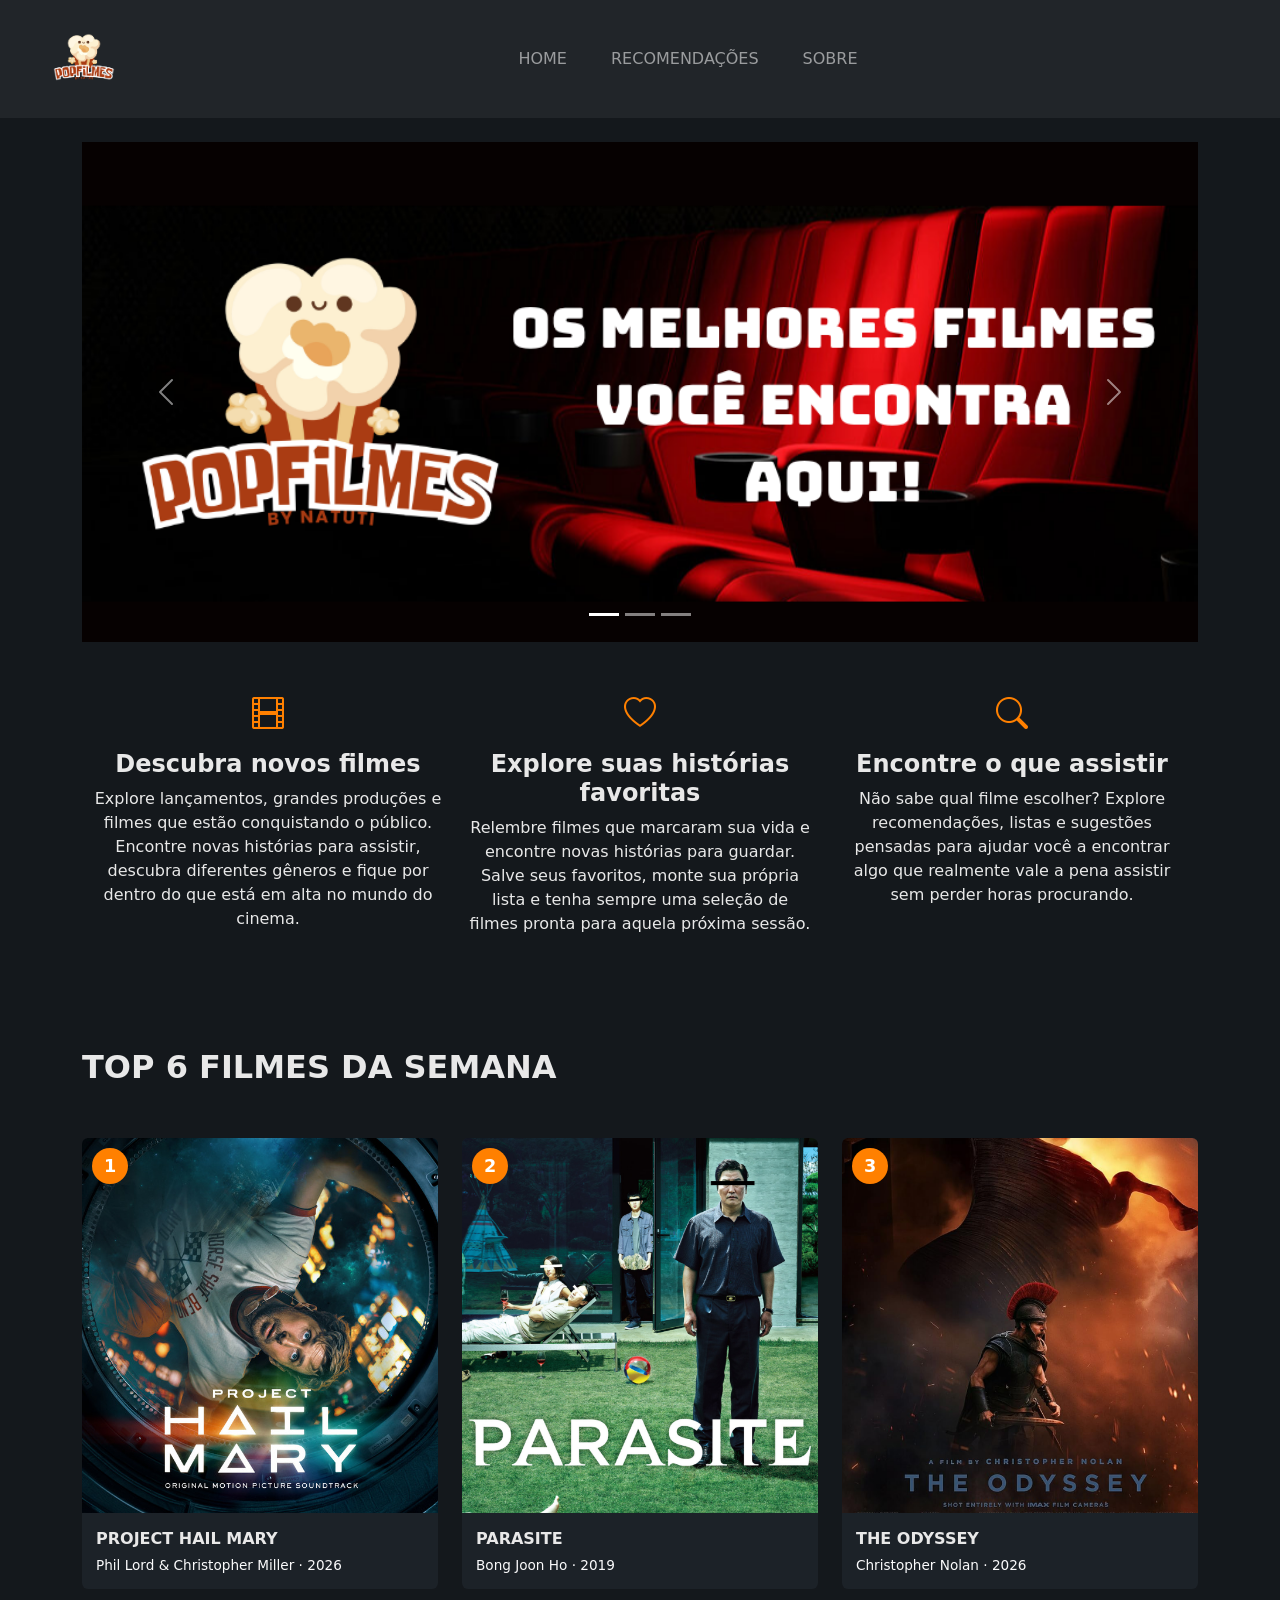
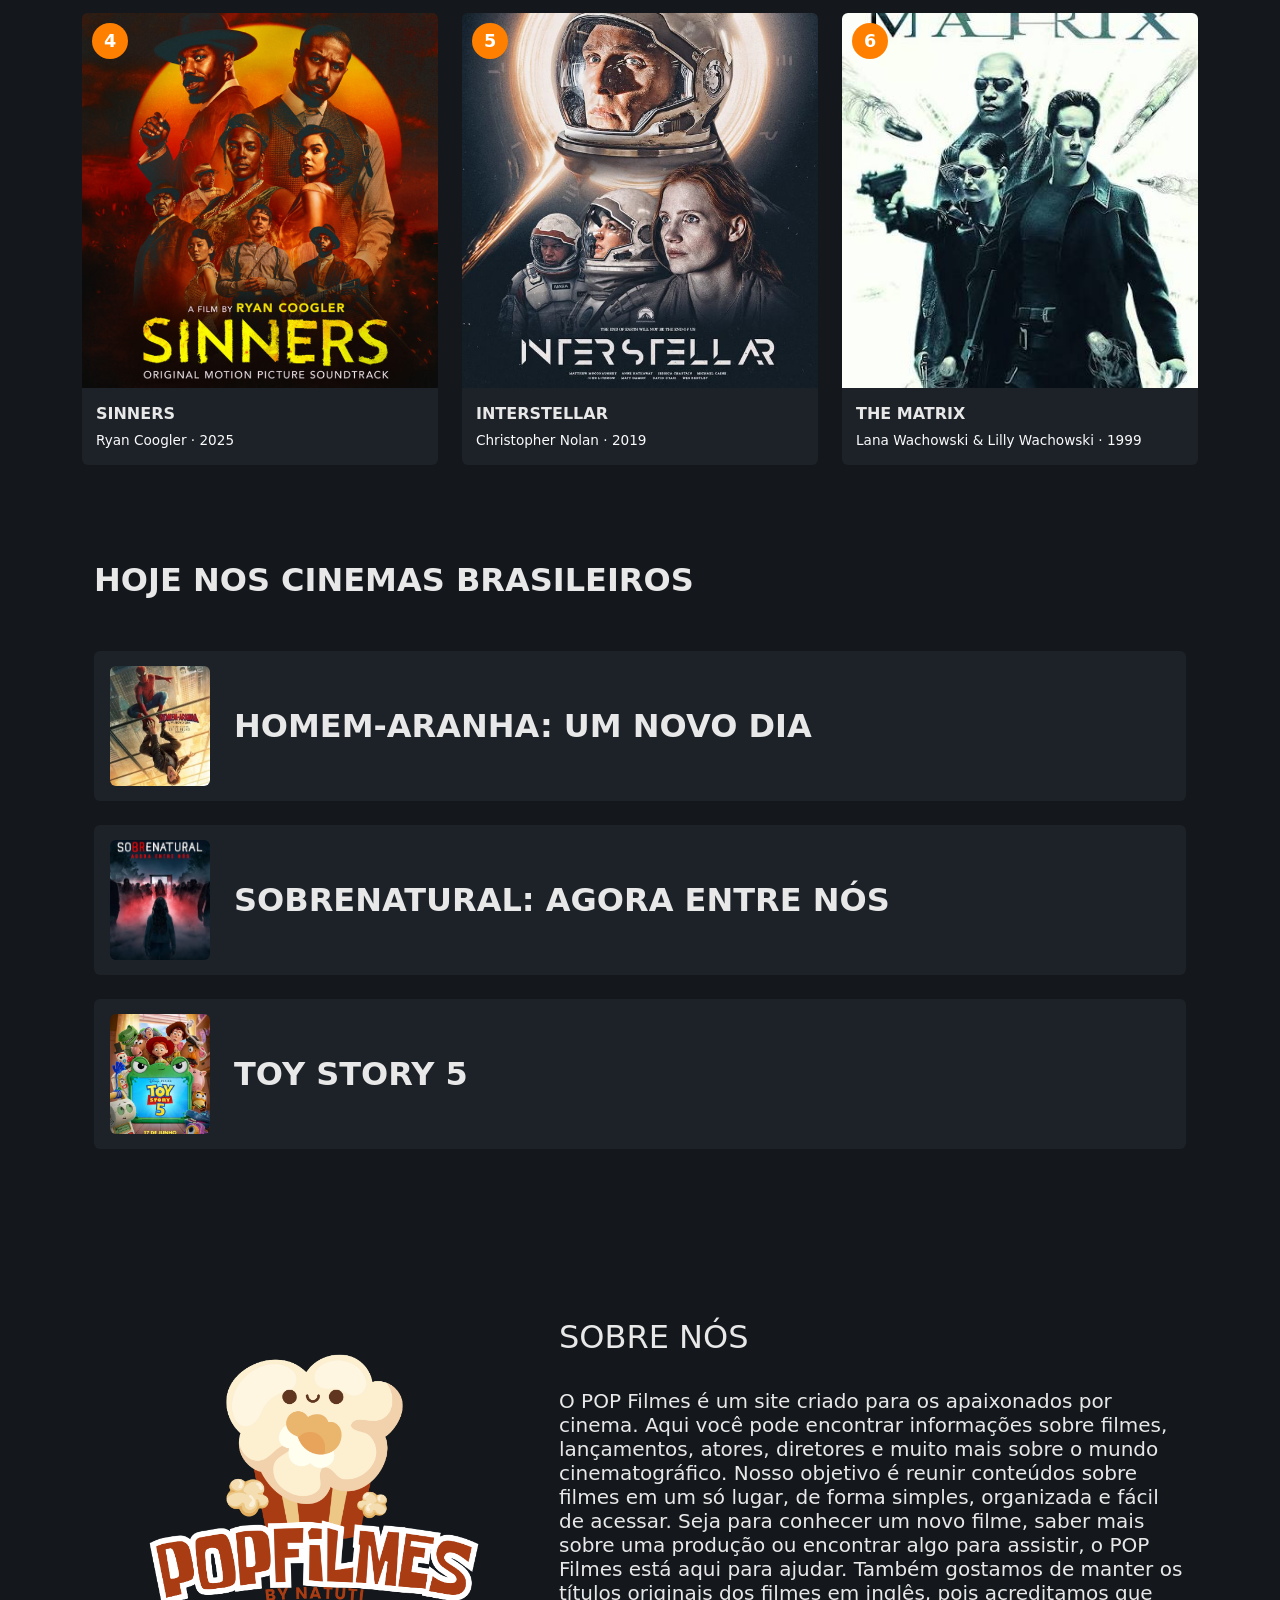
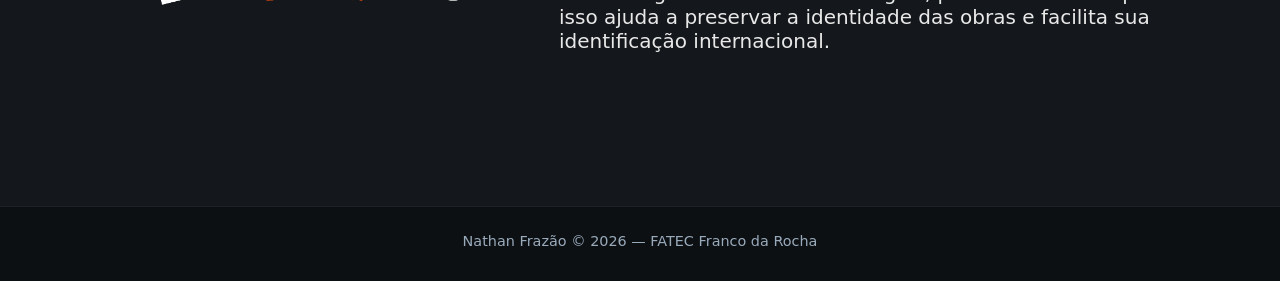
==== commit 3c9c29b9: "Atualizar o index.html" ====
--- a/index.html
+++ b/index.html
@@ -13,7 +13,7 @@
 </head>
 <body>
 
-  <!-- ===== Navbar ===== -->
+
   <nav class="navbar navbar-expand-sm navbar-dark bg-dark sticky-top">
     <div class="container-fluid">
       <a class="navbar-brand" href="index.html">
@@ -34,7 +34,7 @@
 
   <div class="container mt-4">
 
-    <!-- ===== Carousel ===== -->
+    
     <div id="demo" class="carousel slide" data-bs-ride="carousel">
 
       <div class="carousel-indicators">
@@ -93,7 +93,6 @@
       </div>
     </section>
 
-    <!-- ===== Top 6 Filmes da Semana ===== -->
     <section class="top3-section" id="top6">
       <h2 class="top3-title">TOP 6 FILMES DA SEMANA</h2>
       <br>
@@ -227,7 +226,7 @@
   </div>
 </section>
 
-    <!-- ===== Sobre ===== -->
+   
     <section class="sobre py-5" id="sobre">
       <div class="container">
         <div class="row align-items-center g-4">
@@ -248,6 +247,8 @@
               simples, organizada e fácil de acessar. Seja para conhecer um novo filme,
               saber mais sobre uma produção ou encontrar algo para assistir, o POP
               Filmes está aqui para ajudar.
+              Também gostamos de manter os títulos originais dos filmes em inglês,
+              pois acreditamos que isso ajuda a preservar a identidade das obras e facilita sua identificação internacional.
             </h5>
           </div>
 
@@ -257,7 +258,7 @@
 
   </div>
 
-  <!-- ===== Rodapé ===== -->
+  
   <footer class="footer-popfilmes mt-5 py-4">
     <div class="container text-center">
       <p class="mb-1">Nathan Frazão &copy; 2026 — FATEC Franco da Rocha</p>
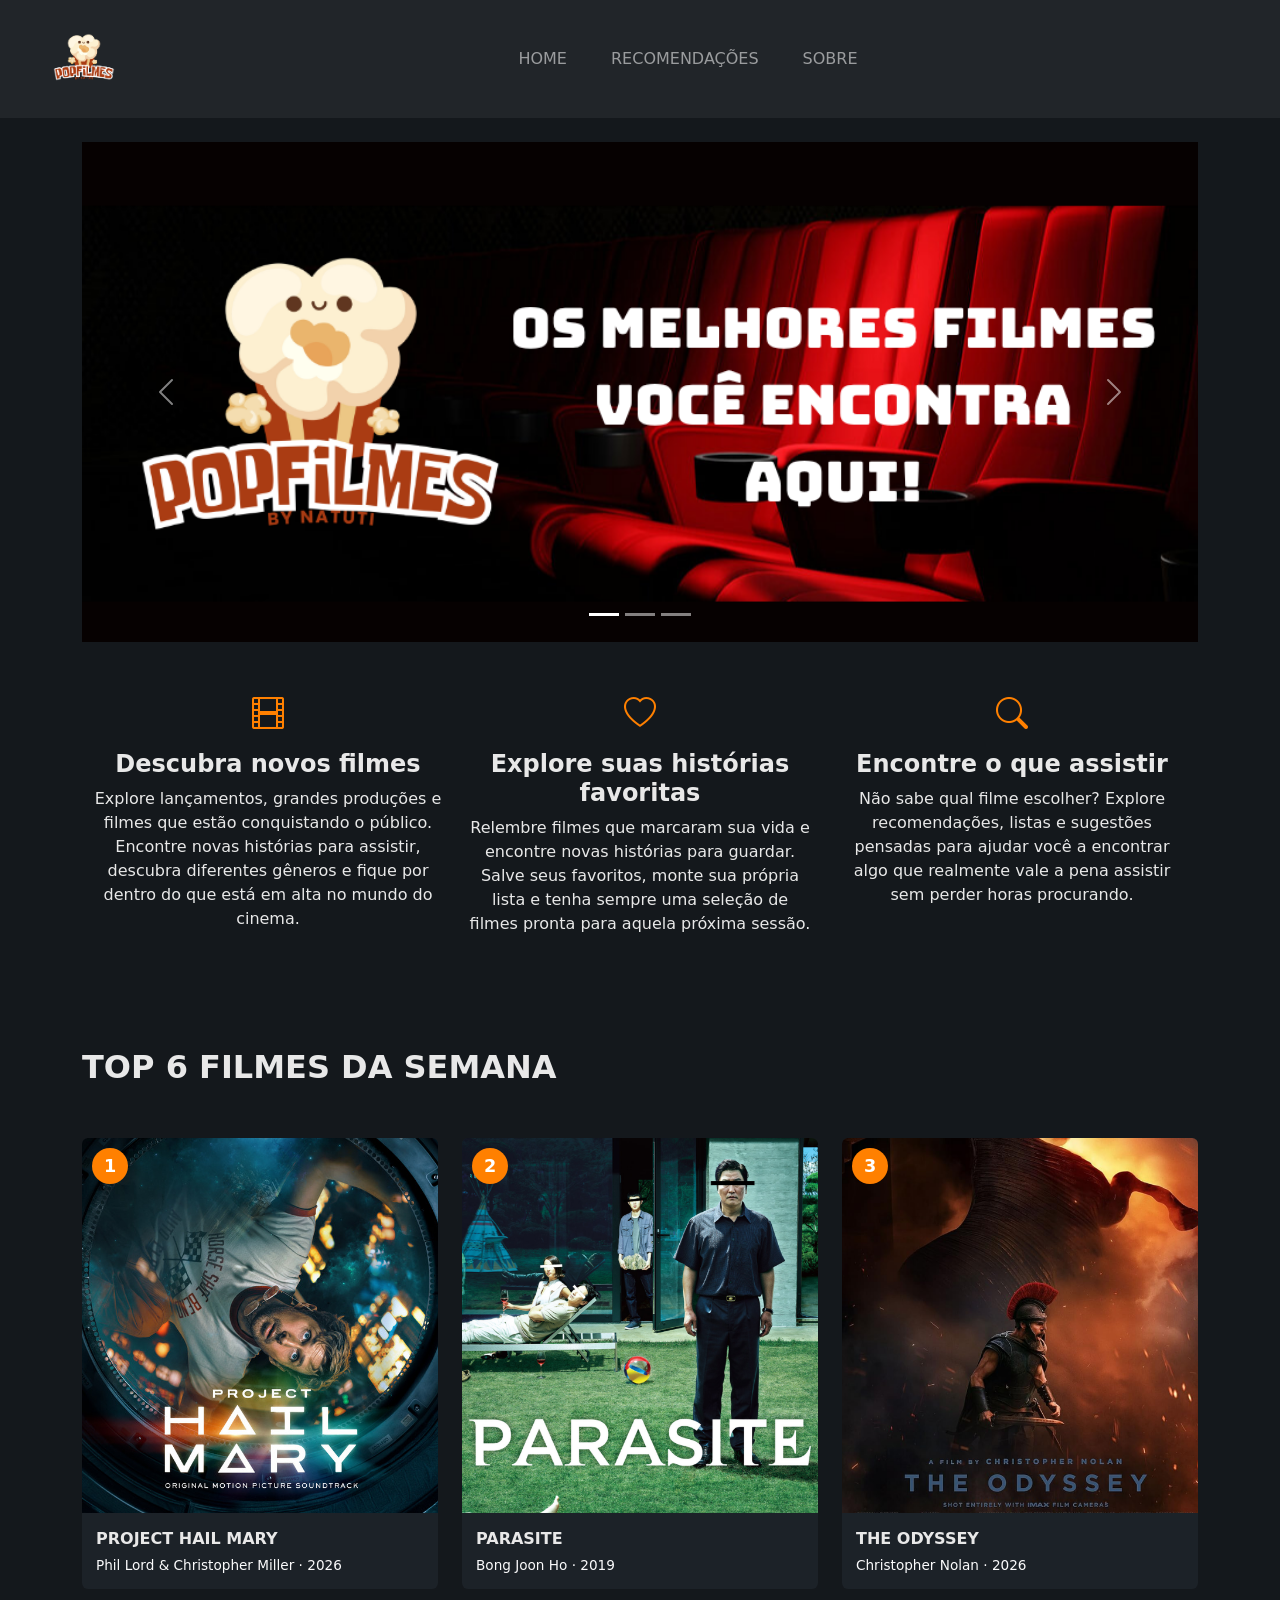
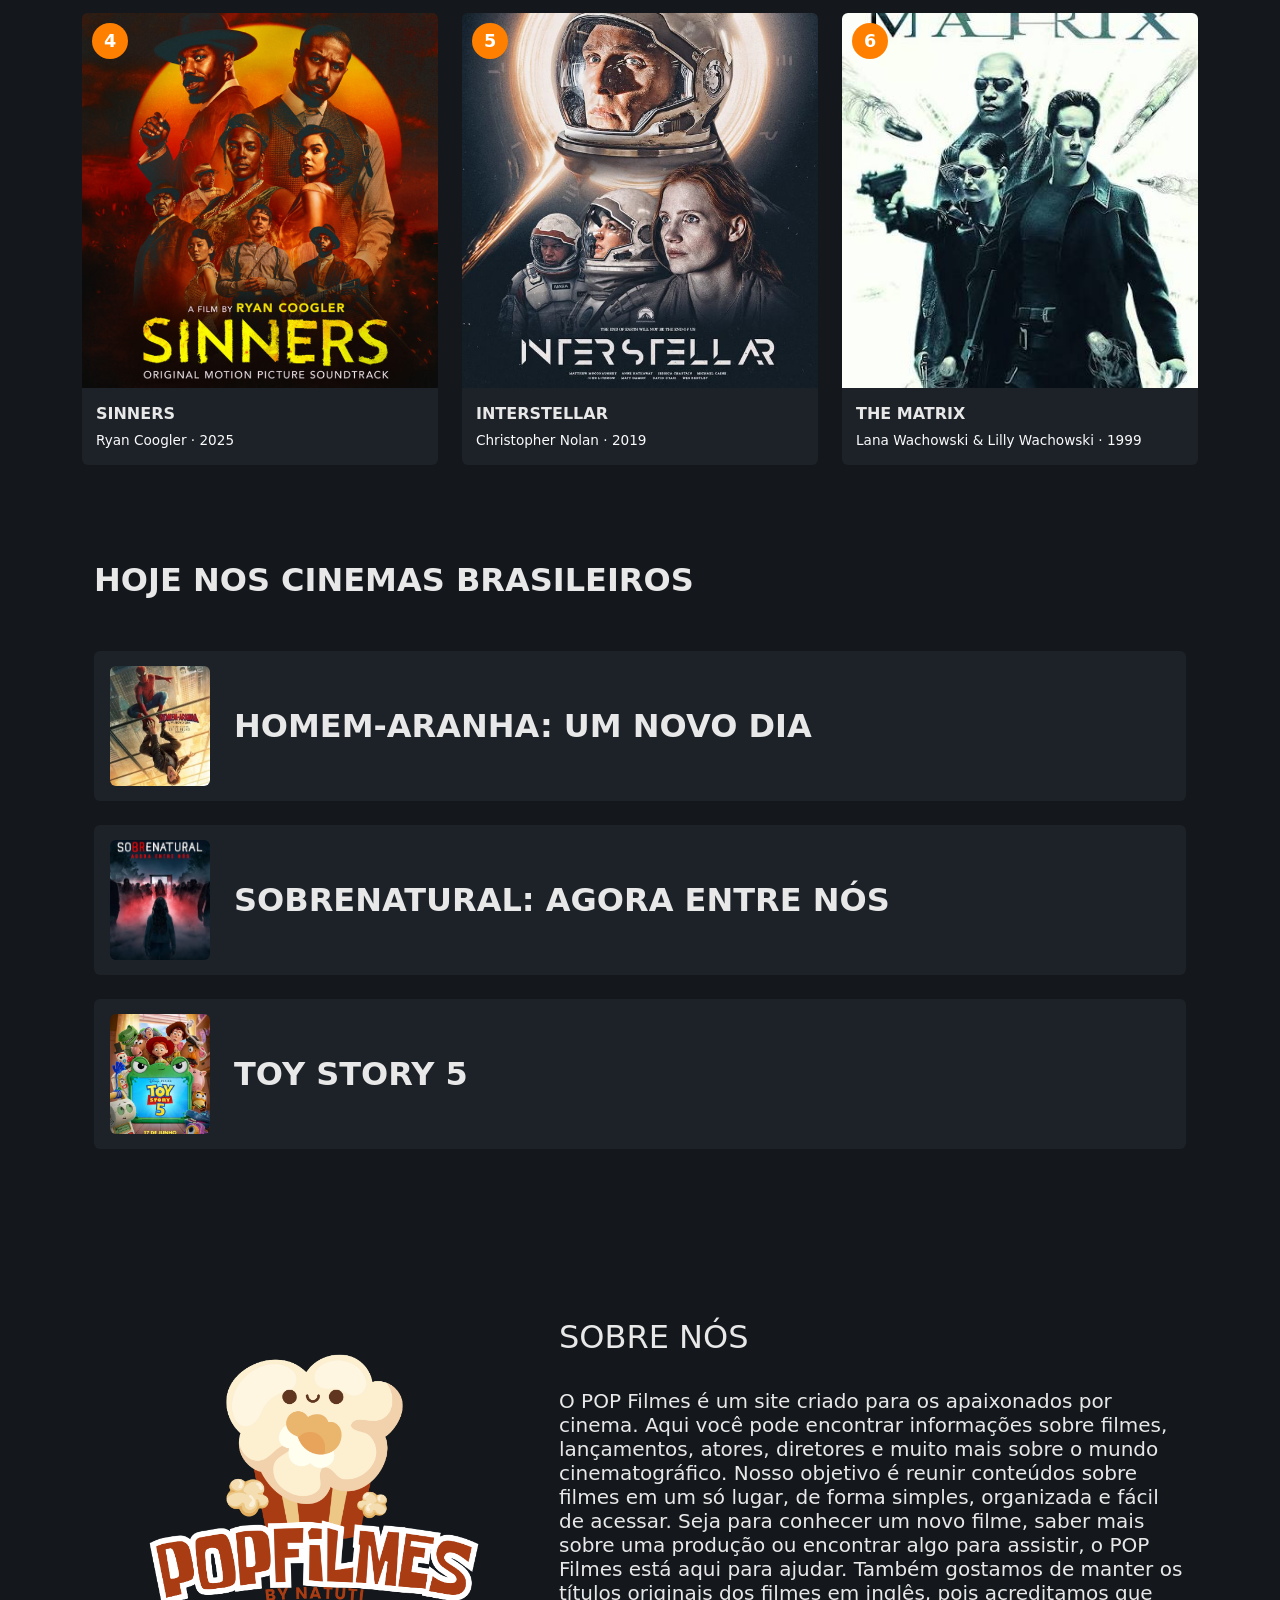
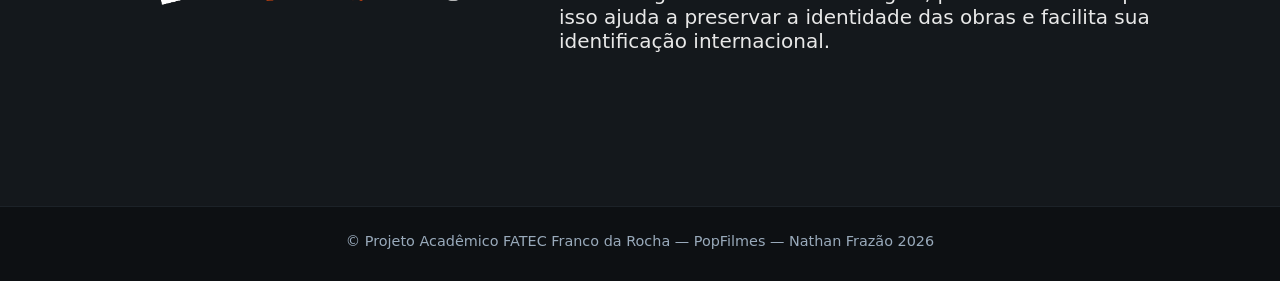
==== commit 3e930114: "Alteração do rodapé" ====
--- a/index.html
+++ b/index.html
@@ -261,7 +261,7 @@
   
   <footer class="footer-popfilmes mt-5 py-4">
     <div class="container text-center">
-      <p class="mb-1">Nathan Frazão &copy; 2026 — FATEC Franco da Rocha</p>
+      <p class="mb-1"> &copy; Projeto Acadêmico FATEC Franco da Rocha — PopFilmes — Nathan Frazão 2026</p>
       
     </div>
   </footer>
